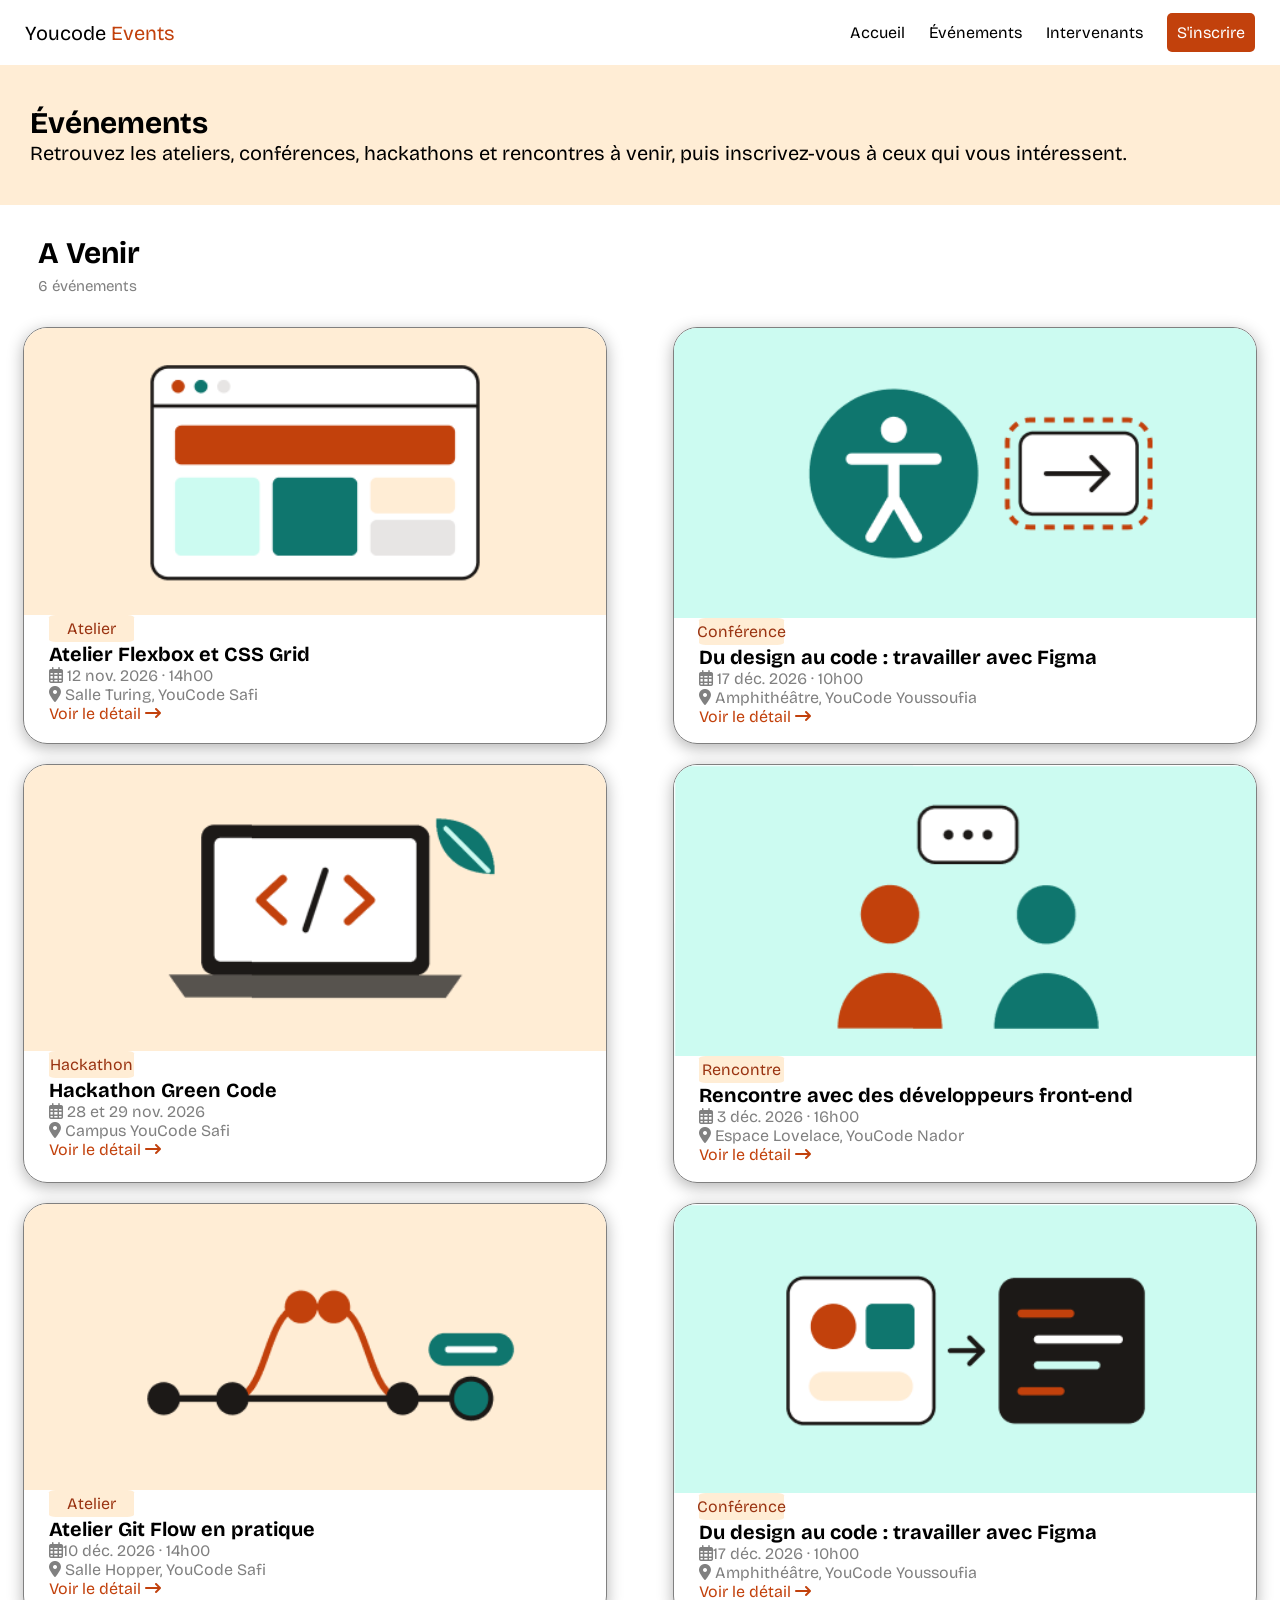
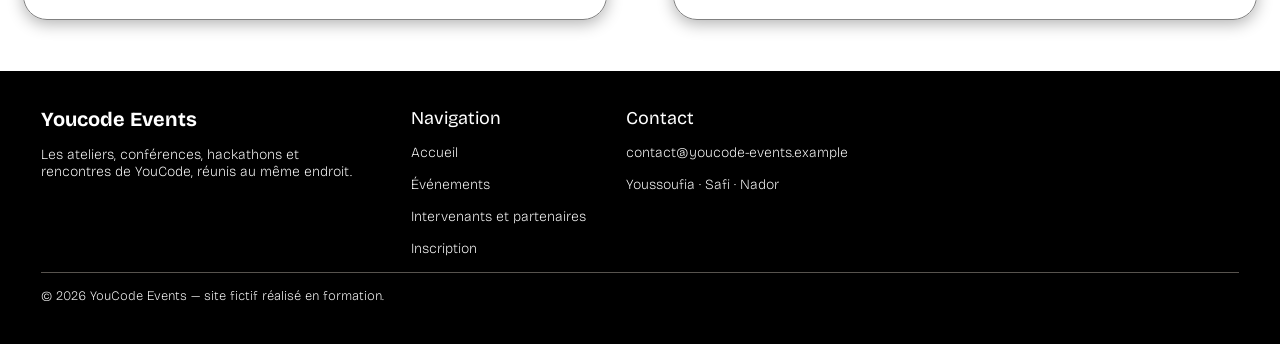
==== evenements.html @ 12d2e176 "fixed first merge" ====
<!doctype html>
<html lang="en">
  <head>
    <meta charset="UTF-8" />
    <meta name="viewport" content="width=device-width, initial-scale=1.0" />
    <title>Evenments</title>
    <link
      rel="stylesheet"
      href="https://cdnjs.cloudflare.com/ajax/libs/font-awesome/6.5.1/css/all.min.css"
    />

    <link rel="stylesheet" href="css/style.css" />
    <link rel="stylesheet" href="css/responsive.css">
    
  </head>
  <body>
    <header>
      <nav>
        <div class = "big-title">
          <p class="youcode">Youcode <span class="events">Events</span></p>
        </div>
        <button class = "menu"><i class="fa-solid fa-bars"></i></button>
        <ul class = "nav-links" id="nav-links">
            <li><a href="index.html">Accueil</a></li>
            <li><a href="evenements.html">Événements</a></li>
            <li><a href="">Intervenants</a></li>
            <li><a class="Sinscrire" href="">S'inscrire</a></li>
        </ul>
      </nav>
    </header>
    <main>
      <section class="Hero-section">
        <h3 class =" heading" >Événements</h3>
        <p class="hero-paragraph">
          Retrouvez les ateliers, conférences, hackathons et rencontres à venir,
          puis inscrivez-vous à ceux qui vous intéressent.
        </p>
      </section>
      <section class = "a-venir">
        <div class="avenir-title">
               <h3>A Venir</h3>
            <p class = "sous">6 événements</p>
        </div>
            
     
        <div class="event-1">
            
            <img src="assets/images/Capture_decran_2026-10-12_094001.png" alt="">
            <p class = "atelier">Atelier</p>
            <p class = "grid">Atelier Flexbox et CSS Grid</p>
            <p class = "date"> <i class="fa-regular fa-calendar-days"></i> 12 nov. 2026 · 14h00</p>
            <p class = "location"><i class="fa-solid fa-location-dot"></i> Salle Turing, YouCode Safi</p>
            <a href="">Voir le détail <i class="fa-solid fa-arrow-right-long"></i></a>
        </div>
        <div class="event-1">
            <img src="assets/images/Capture_decran_2026-10-12_094053.png" alt="">
             <p class = "atelier">Conférence</p>
            <p class = "grid">Du design au code : travailler avec Figma</p>
            <p class = "date"> <i class="fa-regular fa-calendar-days"></i> 17 déc. 2026 · 10h00</p>
            <p class = "location"><i class="fa-solid fa-location-dot"></i> Amphithéâtre, YouCode Youssoufia</p>
            <a href="">Voir le détail <i class="fa-solid fa-arrow-right-long"></i></a>
        </div>
        <div class="event-1">
            <img src="assets/images/Capture_decran_2026-10-12_094116.png" alt="">

             <p class = "atelier">Hackathon </p>
            <p class = "grid">Hackathon Green Code</p>
            <p class = "date"> <i class="fa-regular fa-calendar-days"></i> 28 et 29 nov. 2026</p>
            <p class = "location"><i class="fa-solid fa-location-dot"></i> Campus YouCode Safi</p>
            <a href="">Voir le détail <i class="fa-solid fa-arrow-right-long"></i></a>
        </div>
        <div class="event-1">
            <img src="assets/images/Capture_decran_2026-10-12_094126.png" alt="">

                         <p class = "atelier">Rencontre </p>
            <p class = "grid">Rencontre avec des développeurs front-end</p>
            <p class = "date"> <i class="fa-regular fa-calendar-days"></i> 3 déc. 2026 · 16h00</p>
            <p class = "location"><i class="fa-solid fa-location-dot"></i> Espace Lovelace, YouCode Nador</p>
            <a href="">Voir le détail <i class="fa-solid fa-arrow-right-long"></i></a>

        </div>
        <div class="event-1">
            <img src="assets/images/Capture_decran_2026-10-12_094143.png" alt="">

             <p class = "atelier">Atelier </p>
            <p class = "grid">Atelier Git Flow en pratique</p>
            <p class = "date"> <i class="fa-regular fa-calendar-days"></i>10 déc. 2026 · 14h00</p>
            <p class = "location"><i class="fa-solid fa-location-dot"></i> Salle Hopper, YouCode Safi</p>
            <a href="">Voir le détail <i class="fa-solid fa-arrow-right-long"></i></a>

        </div>
        <div class="event-1">
            <img src="assets/images/Capture_decran_2026-10-12_094153.png" alt="">
            <p class = "atelier">Conférence </p>
            <p class = "grid">Du design au code : travailler avec Figma</p>
            <p class = "date"> <i class="fa-regular fa-calendar-days"></i>17 déc. 2026 · 10h00</p>
            <p class = "location"><i class="fa-solid fa-location-dot"></i> Amphithéâtre, YouCode Youssoufia</p>
            <a href="">Voir le détail <i class="fa-solid fa-arrow-right-long"></i></a>

        </div>

      </section>
    </main>
    <footer>
        <div class="footer-p">
            <div class = "big">
            <h2>Youcode Events</h2>
            <p class ="dawn">Les ateliers, conférences, hackathons et rencontres de YouCode, réunis au même endroit.</p>  
            </div>
            <div class = "wd">
               <p class = "up">Navigation</p>
            <p class ="dawn">Accueil</p>
            <p class ="dawn">Événements</p>
            <p class ="dawn">Intervenants et partenaires</p>
            <p class ="dawn">Inscription</p>  
            </div>
            <div class = "wd-two">
                <p class = "up">Contact</p>
            <p class ="dawn">contact@youcode-events.example</p>
            <p class ="dawn">Youssoufia · Safi · Nador</p> 
            </div>
        </div>
        <p class = "reserved">© 2026 YouCode Events — site fictif réalisé en formation.</p>
    </footer>
    <script src="js/menu.js"></script>
  </body>
</html>
---- css/style.css ----
@import url('https://fonts.googleapis.com/css2?family=Bricolage+Grotesque:opsz,wght@12..96,200..800&family=Inter:ital,opsz,wght@0,14..32,100..900;1,14..32,100..900&display=swap');
*{
    margin:0;
    padding: 0;
    font-family: "Bricolage Grotesque",sans-serif;
}
.hero {
    background-color:#FFEDD5;
    padding: 40px 20px;
}
.saison{
    width:fit-content;
    font-size: 13px;
    color: #0F766E;
    border-radius:15px;
    padding: 5px 10px;
    background-color:#CCFBF1;
}
.evnt-txt > h1{
    font-size: 25px;
    color:#1C1917;
    margin: 15px 0px;
}
.txt{
    margin-bottom: 10px;
    font-size: 15px;
    color:#57534E;
}
.img-ag{
    margin-top: 30px;
    width: 230px;
    padding: 25px;
    border: 2px solid #FFFFFF;
    border-radius: 15px;
    background-color:#FFFFFF;
}
.voir ,.inscrire{
    width:290px;
    height: 39px;
    margin-top: 15px;
    border-radius: 5px;
    border-style: none;
    color: #FFFFFF;
}
.voir{
    background-color: #C2410C;
}
.inscrire{
    border:2px solid #C2410C;
    color:#C2410C;
    font-weight: bold;
}
.pr-events{
    padding: 40px 20px;
}
.pr > h2{
    font-size: 32px;
}
.event-page{
    margin: 15px 0px;
}
.event-page > a,
.event-page > i{
    text-decoration: none;
    color: #C2410C;
    font-size: 15px;
}
.event-page > a{
    margin-bottom:10px;
}
.event-page > i{
    margin-left: 3px;
}
.card-img{
    width: 290px;
    height:150px;
    border-radius:15px 15px 0px 0px;
}
.card{
    border: 2px solid #E7E5E4;
    height:350px;
    width: 290px;
    margin-bottom: 15px;
    border-radius: 15px;
    box-shadow: 0px 10px 16px 0px  rgb(28 25 23 / 10%);
}
.card-txt > h4{
    font-size: 15px;
    background-color:#FFEDD5;
    color:#9A3412;
    font-weight:500;
    border-radius: 5px;
    margin: 15px 0px;
    width: fit-content;
    padding: 0px 10px;
}
.card-txt{
    margin : 0px 15px;
}
.card-txt > h2{
    font-size: 18px;
}
.row{
    display: flex;
    gap:8px;
    font-size: 14px;
    color: #57534E;
    margin-top: 15px;
}
.row > p{
    font-size:13px;
}
.time-place{
    margin: 15px 0px;
}

.stats{
    background-color: #C2410C;
    color :#FFFFFF;
    padding: 20px 20px;
}
.two{
    display: flex;
    gap:20px;
}
.pb{
    margin-left: 41px;
}
.one > h2,.pb > h2{
    font-size: 35px;
}
.one > p,.pb > p{
    font-size: 14px;
}

.explorer{
    padding: 15px 15px;
}
.explorer > h2{
    font-size: 25px;
}
.categorie{
    width:240px;
    padding: 35px 15px;
    border: 1px solid #E7E5E4;
    border-radius: 15px;
    margin: 20px 0px;
}
.categorie > i{
    background-color: #FFEDD5;
    border-radius: 60%;
    height: 40px;
    width: 40px;
    display: flex;
    align-items: center;
    justify-content: center;
}
 .categorie > h2{
    margin-top: 10px;
    font-size: 20px;
 }
.categorie > p{
    font-size: 15px;
    color: #57534E;
    margin-top: 15px;
}



/* *, *::before, *::after {
    box-sizing: border-box;
} */
.big-title {
    margin-left: 10px;
}

header nav .events {
    color: #C2410C;
}
main .Hero-section {
    background-color: #FFEDD5;
    padding: 30px 20px;   
}
header {
    position: relative;
}
nav {
    display: flex;
    justify-content: space-between;
    flex-wrap: wrap;
    align-items: center;
    height: 65px;
}
nav .nav-links {
    display: none;
    /* width: 100%;                    
    list-style: none;               
    margin: 0;
    padding: 16px 0;  
    background-color: red;
    position: absolute;
      top: 100%;               
    left: 0;
    right: 0;
        margin: 0;
    padding: 8px 24px 16px; */
    
}
nav .nav-links.is-open {
    display: block;
}
     nav .nav-links a {
        text-decoration: none;
        color: black;
     }
nav .menu {
    background: none;          
    border: none;           
    padding: 8px;             
    font-size: 22px;           
    color: #1C1917;            
    cursor: pointer;          
    border-radius: 6px;
}
main .Hero-section {
    background-color: #FFEDD5;
}
main .heading {
    margin-left: 10px;
    font-size: 30px;
}
.hero-paragraph {
    margin-left: 10px;
}
.a-venir .event-1 {
     margin-inline: 10px;
    border: 1px solid gray;
    border-radius: 24px;
    overflow: hidden;
    box-shadow: 0px 4px 16px rgba(0, 0, 0, 0.3);
}
.avenir-title {
    margin-left: 21px;
    margin-top: 25px;
    margin-bottom: 8px;
}
.avenir-title h3 {
    font-size: 30px;
    margin: 0;            
}
.avenir-title .sous {
    font-size: 10px;
    color: gray;
    margin: 6px 0 0 0;  
    font-size: 13px;  
}


.a-venir .event-1 img { 
    display: block; 
    width: 100%;      
    height: auto; 
}
.a-venir .event-1 .atelier {
    color: #9A3412;
    background-color: #FFEDD5;
    margin-left: 25px;
    width: 85px;
    height: 27px;
    border-radius: 8%;
    justify-content: center;
    align-items: center;
    display: flex;
}

.a-venir {
    display: grid;
    grid-template-columns: 1fr;
    gap: 20px;
    margin-bottom: 4%;
}
.a-venir .event-1 .grid {
        margin-left: 25px;
    font-weight: bold;
    font-size: 20px;
}
.a-venir .event-1 .date {
        margin-left: 25px;
    color: gray;
}
.a-venir .event-1 .location {
        margin-left: 25px;
    color: gray;
}
.a-venir .event-1 a {
    margin-left: 25px;
    color: #C2410C;
    text-decoration: none;
        display: block;
    margin-bottom: 3%;
}
footer {
    background-color: black;
    padding:2%;
    color:#FFFFFF;
}
.footer-p .up {
    margin: 10px 15px;
    font-size: 13px;
}
footer .reserved {
    padding: 15px 0px;
    font-size: 13px;
    margin: 0px 15px;
    font-weight: lighter;
    border-top:1px solid #57534E;
}
.dawn {
    font-size: 13px;
    font-weight: lighter;
    margin: 15px 15px;
}
.big > h2{
    font-size: 20px;
    margin: 10px 15px;
}
---- css/responsive.css ----
@media (min-width: 768px) {
    .img-ag{
        padding: 80px 250px;
    }
    .voir{
        width:200px;
    }
    .inscrire{
        width:150px;
        margin-left: 10px;
    }
    .txt{
        width:550px;
    }
    .evnt-txt{
       margin-top: 25px;
    }
    .line{
        display: flex;
        justify-content: space-between;
        margin: 0px 10px;
    }
    .two-cards{
        display: flex;
        gap : 55px;
    }
    .stats{
        display: flex;
        justify-content: space-around;
    }
    .two{
        gap: 90px;
    }
    .ctg{
        display: flex;
        margin: 0px 10px;
    }
    .categorie{
        width: 300px;
    }
    .explorer{
        margin: 35px 0px;
    }
    .card-img{
        width: 330px;
        height:200px;
    }
    .card{
        height:400px;
        width: 330px;
        margin-top: 15px;
    }
    .ctg{
        gap:35px;
    }
  .a-venir {
        grid-template-columns: 1fr 1fr;
    }
    .avenir-title {
         grid-column: 1 / -1;
         margin-left: 3%;
         margin-top: 30px;
         margin-bottom: 12px;
    }
    .big-title {
    margin-left: 25px;
    font-size: 20px;
}
.hero-paragraph {
    font-size: 20px;
}

    nav .menu {
        display: none;
    }
    nav .nav-links {
        display: flex;
        list-style: none;
        margin-left: auto;
       gap: 24px;
       align-items: center;
       margin-right: 25px;
    }
        nav a {
        text-decoration: none;
        color: black;
     }
     nav .nav-links .Sinscrire {
        background-color: #C2410C;
        padding: 10px;
        border-radius: 5px;
        color: white;
     }
    nav a:hover {
        color: #C2410C;
        border-bottom: 1px solid #C2410C;
    }
    footer .footer-p {
        display: flex;
        gap:10px;
    }
    .big {
        width: 360px;
    }
    .wd-two{
        width: 410px;
    }
    .a-venir .sous {
        font-size: 15px;  
    }
    .footer-p .up {
    font-size: 18px;
}
.dawn {
    font-size: 14px;
}
    .a-venir .event-1 {
            margin-inline: 23px;
    }
    main .Hero-section {
    padding: 40px 20px;   
}
}

@media (min-width: 1440px) {
    .hero {
        display: flex;
        justify-content: space-around;
    }
    .evnt-txt {
        margin-top: 50px;
    }
    .voir{
        width:200px;
    }
    .inscrire{
        width:150px;
        margin-left: 10px;
    }
    .img-ag{
        padding: 50px;
        margin-left: 20px;
    }
    .cards{
        display: flex;
        gap : 55px;
    }
    .two{
        gap: 150px;
    }
    .ctg{
        display: flex;
        gap:5px;
    }
    .one-line{
        display:flex;
    }
    .categorie{
        width:240px;
        margin: 20px 10px;
    }
    .pr-events{
        margin: 0px 110px;
    }
    .one{
        margin: 0px 0px;
    }
    .explorer{
        margin: 0px 110px;
    }
    .two{
        margin-right: 130px;
    }
    .card-img{
        width: 370px;
        border-radius:15px 15px 0px 0px;
    }
    .card{
        width: 370px;
        margin-top: 15px;
    }
    .a-venir {
        grid-template-columns: 1fr 1fr 1fr;
        margin-left: 3%;
        margin-right: 3%;
    }
        .avenir-title {
        margin-left: 5%;
        margin-top: 35px;
         margin-bottom: 14px;
    }
    .big-title {
      margin-left: 60px;
      font-size: 30px;
   }
   .footer-p .up {
    font-size: 20px;
  }
  .big > p{
        width:450px;
    }
    .big{
        width: 950px;
    }
  .dawn {
    font-size: 16px;
  }
    main .Hero-section {
    padding: 40px 20px;   
  }
  main .heading {
    margin-left: 50px;
  }
  .hero-paragraph {
    margin-left: 50px;
  }
  .heading {
      font-size: 23px;
    }
     .a-venir .event-1 {
            margin-inline: 30px;
    }
    .a-venir .sous {
        grid-column: 1 / -1;
        font-size: 16px;  
    }
      nav .menu {
        display: none;
    }
        footer .footer-p {
        display: flex;
        justify-content: space-between;

    }
}
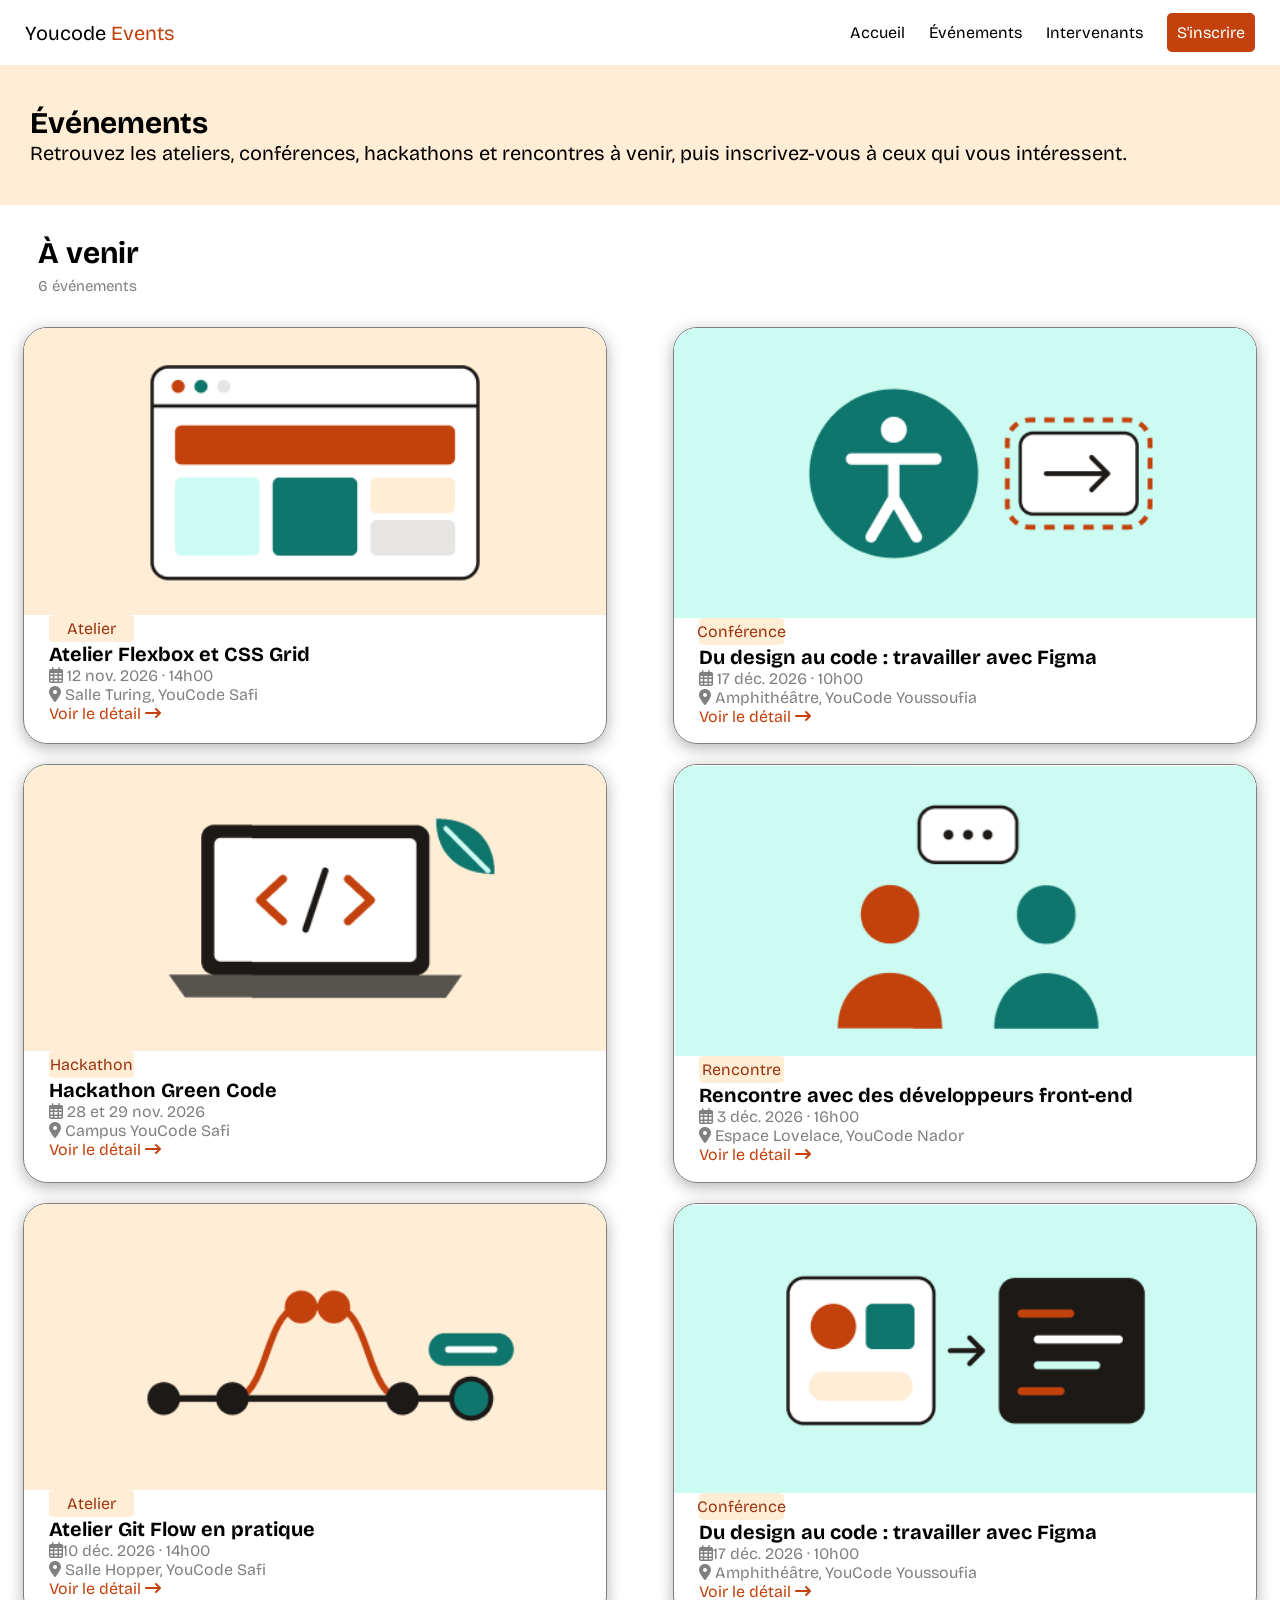
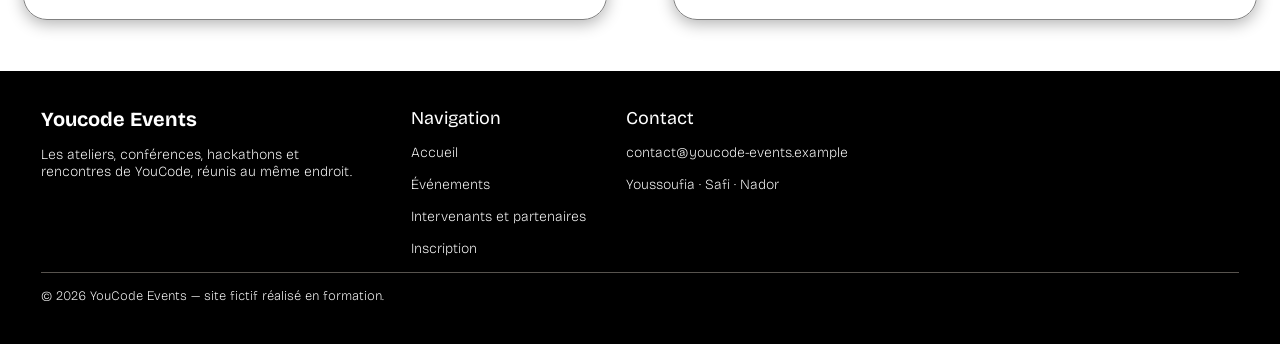
==== commit a5abd195: "Merge branch 'develop' into feat/events-page" ====
--- a/evenements.html
+++ b/evenements.html
@@ -38,7 +38,7 @@
       </section>
       <section class = "a-venir">
         <div class="avenir-title">
-               <h3>A Venir</h3>
+               <h3>À venir</h3>
             <p class = "sous">6 événements</p>
         </div>
             
--- a/css/style.css
+++ b/css/style.css
@@ -1,8 +1,12 @@
+
 @import url('https://fonts.googleapis.com/css2?family=Bricolage+Grotesque:opsz,wght@12..96,200..800&family=Inter:ital,opsz,wght@0,14..32,100..900;1,14..32,100..900&display=swap');
 *{
     margin:0;
     padding: 0;
     font-family: "Bricolage Grotesque",sans-serif;
+}
+*, *::before, *::after {
+    box-sizing: border-box;
 }
 .hero {
     background-color:#FFEDD5;
@@ -166,10 +170,6 @@
 }
 
 
-
-/* *, *::before, *::after {
-    box-sizing: border-box;
-} */
 .big-title {
     margin-left: 10px;
 }
@@ -324,4 +324,51 @@
     font-size: 20px;
     margin: 10px 15px;
 }
-
+.Hero-section-two{
+    background-color: #FFEDD5;
+    padding: 30px 15px;
+}
+.Hero-section-two > h1{
+    font-size: 32px;
+    width:300px;
+    margin-bottom: 15px;
+}
+.Hero-section-two > p{
+    font-size: 15px;
+    color: #57534E;
+    width: 300px;
+}
+.intervenants{
+    padding: 30px 15px;
+}
+.intervenants > h2{
+    font-size: 32px;
+    margin-bottom: 40px;
+}
+.prfl{
+    width: 95px;
+    height: 90px;
+}
+.profiles{
+    border: 1px solid #E7E5E4;
+    border-radius:15px;
+    padding: 30px 20px;
+    margin: 20px 0px;
+    width: 250px;
+
+}
+.one-profile > h3{
+    font-size: 20px;
+    margin: 3px 0px;
+
+}
+.one-profile > h4{
+    font-size: 15px;
+    color: #C2410C;
+    margin-bottom: 20px;
+}
+.one-profile > p{
+    font-size: 12px;
+    color: #57534E;
+    width: 250px;
+}
--- a/css/responsive.css
+++ b/css/responsive.css
@@ -1,235 +1,239 @@
-@media (min-width: 768px) {
-    .img-ag{
-        padding: 80px 250px;
-    }
-    .voir{
-        width:200px;
-    }
-    .inscrire{
-        width:150px;
-        margin-left: 10px;
-    }
-    .txt{
-        width:550px;
-    }
-    .evnt-txt{
-       margin-top: 25px;
-    }
-    .line{
-        display: flex;
-        justify-content: space-between;
-        margin: 0px 10px;
-    }
-    .two-cards{
-        display: flex;
-        gap : 55px;
-    }
-    .stats{
-        display: flex;
-        justify-content: space-around;
-    }
-    .two{
-        gap: 90px;
-    }
-    .ctg{
-        display: flex;
-        margin: 0px 10px;
-    }
-    .categorie{
-        width: 300px;
-    }
-    .explorer{
-        margin: 35px 0px;
-    }
-    .card-img{
-        width: 330px;
-        height:200px;
-    }
-    .card{
-        height:400px;
-        width: 330px;
-        margin-top: 15px;
-    }
-    .ctg{
-        gap:35px;
-    }
-  .a-venir {
-        grid-template-columns: 1fr 1fr;
-    }
-    .avenir-title {
-         grid-column: 1 / -1;
-         margin-left: 3%;
-         margin-top: 30px;
-         margin-bottom: 12px;
-    }
-    .big-title {
-    margin-left: 25px;
-    font-size: 20px;
-}
-.hero-paragraph {
-    font-size: 20px;
-}
-
-    nav .menu {
-        display: none;
-    }
-    nav .nav-links {
-        display: flex;
-        list-style: none;
-        margin-left: auto;
-       gap: 24px;
-       align-items: center;
-       margin-right: 25px;
-    }
-        nav a {
-        text-decoration: none;
-        color: black;
-     }
-     nav .nav-links .Sinscrire {
-        background-color: #C2410C;
-        padding: 10px;
-        border-radius: 5px;
-        color: white;
-     }
-    nav a:hover {
-        color: #C2410C;
-        border-bottom: 1px solid #C2410C;
-    }
-    footer .footer-p {
-        display: flex;
-        gap:10px;
-    }
-    .big {
-        width: 360px;
-    }
-    .wd-two{
-        width: 410px;
-    }
-    .a-venir .sous {
-        font-size: 15px;  
-    }
-    .footer-p .up {
-    font-size: 18px;
-}
-.dawn {
-    font-size: 14px;
-}
-    .a-venir .event-1 {
-            margin-inline: 23px;
-    }
-    main .Hero-section {
-    padding: 40px 20px;   
-}
-}
-
-@media (min-width: 1440px) {
-    .hero {
-        display: flex;
-        justify-content: space-around;
-    }
-    .evnt-txt {
-        margin-top: 50px;
-    }
-    .voir{
-        width:200px;
-    }
-    .inscrire{
-        width:150px;
-        margin-left: 10px;
-    }
-    .img-ag{
-        padding: 50px;
-        margin-left: 20px;
-    }
-    .cards{
-        display: flex;
-        gap : 55px;
-    }
-    .two{
-        gap: 150px;
-    }
-    .ctg{
-        display: flex;
-        gap:5px;
-    }
-    .one-line{
-        display:flex;
-    }
-    .categorie{
-        width:240px;
-        margin: 20px 10px;
-    }
-    .pr-events{
-        margin: 0px 110px;
-    }
-    .one{
-        margin: 0px 0px;
-    }
-    .explorer{
-        margin: 0px 110px;
-    }
-    .two{
-        margin-right: 130px;
-    }
-    .card-img{
-        width: 370px;
-        border-radius:15px 15px 0px 0px;
-    }
-    .card{
-        width: 370px;
-        margin-top: 15px;
-    }
-    .a-venir {
-        grid-template-columns: 1fr 1fr 1fr;
-        margin-left: 3%;
-        margin-right: 3%;
-    }
-        .avenir-title {
-        margin-left: 5%;
-        margin-top: 35px;
-         margin-bottom: 14px;
-    }
-    .big-title {
-      margin-left: 60px;
-      font-size: 30px;
-   }
-   .footer-p .up {
-    font-size: 20px;
-  }
-  .big > p{
-        width:450px;
-    }
-    .big{
-        width: 950px;
-    }
-  .dawn {
-    font-size: 16px;
-  }
-    main .Hero-section {
-    padding: 40px 20px;   
-  }
-  main .heading {
-    margin-left: 50px;
-  }
-  .hero-paragraph {
-    margin-left: 50px;
-  }
-  .heading {
-      font-size: 23px;
-    }
-     .a-venir .event-1 {
-            margin-inline: 30px;
-    }
-    .a-venir .sous {
-        grid-column: 1 / -1;
-        font-size: 16px;  
-    }
-      nav .menu {
-        display: none;
-    }
-        footer .footer-p {
-        display: flex;
-        justify-content: space-between;
-
-    }
+
+@media (min-width: 768px) {
+    .img-ag{
+        padding: 80px 250px;
+    }
+    .voir{
+        width:200px;
+    }
+    .inscrire{
+        width:150px;
+        margin-left: 10px;
+    }
+    .txt{
+        width:550px;
+    }
+    .evnt-txt{
+       margin-top: 25px;
+    }
+    .line{
+        display: flex;
+        justify-content: space-between;
+        margin: 0px 10px;
+    }
+    .two-cards{
+        display: flex;
+        gap : 55px;
+    }
+    .stats{
+        display: flex;
+        justify-content: space-around;
+    }
+    .two{
+        gap: 90px;
+    }
+    .ctg{
+        display: flex;
+        margin: 0px 10px;
+    }
+    .categorie{
+        width: 300px;
+    }
+    .explorer{
+        margin: 35px 0px;
+    }
+    .card-img{
+        width: 330px;
+        height:200px;
+    }
+    .card{
+        height:400px;
+        width: 330px;
+        margin-top: 15px;
+    }
+    .ctg{
+        gap:35px;
+    }
+    .intervenants{
+        display: grid;
+    }
+  .a-venir {
+        grid-template-columns: 1fr 1fr;
+    }
+    .avenir-title {
+         grid-column: 1 / -1;
+         margin-left: 3%;
+         margin-top: 30px;
+         margin-bottom: 12px;
+    }
+    .big-title {
+    margin-left: 25px;
+    font-size: 20px;
+}
+.hero-paragraph {
+    font-size: 20px;
+}
+
+    nav .menu {
+        display: none;
+    }
+    nav .nav-links {
+        display: flex;
+        list-style: none;
+        margin-left: auto;
+       gap: 24px;
+       align-items: center;
+       margin-right: 25px;
+    }
+        nav a {
+        text-decoration: none;
+        color: black;
+     }
+     nav .nav-links .Sinscrire {
+        background-color: #C2410C;
+        padding: 10px;
+        border-radius: 5px;
+        color: white;
+     }
+    nav a:hover {
+        color: #C2410C;
+        border-bottom: 1px solid #C2410C;
+    }
+    footer .footer-p {
+        display: flex;
+        gap:10px;
+    }
+    .big {
+        width: 360px;
+    }
+    .wd-two{
+        width: 410px;
+    }
+    .a-venir .sous {
+        font-size: 15px;  
+    }
+    .footer-p .up {
+    font-size: 18px;
+}
+.dawn {
+    font-size: 14px;
+}
+    .a-venir .event-1 {
+            margin-inline: 23px;
+    }
+    main .Hero-section {
+    padding: 40px 20px;   
+}
+}
+
+@media (min-width: 1440px) {
+    .hero {
+        display: flex;
+        justify-content: space-around;
+    }
+    .evnt-txt {
+        margin-top: 50px;
+    }
+    .voir{
+        width:200px;
+    }
+    .inscrire{
+        width:150px;
+        margin-left: 10px;
+    }
+    .img-ag{
+        padding: 50px;
+        margin-left: 20px;
+    }
+    .cards{
+        display: flex;
+        gap : 55px;
+    }
+    .two{
+        gap: 150px;
+    }
+    .ctg{
+        display: flex;
+        gap:5px;
+    }
+    .one-line{
+        display:flex;
+    }
+    .categorie{
+        width:240px;
+        margin: 20px 10px;
+    }
+    .pr-events{
+        margin: 0px 110px;
+    }
+    .one{
+        margin: 0px 0px;
+    }
+    .explorer{
+        margin: 0px 110px;
+    }
+    .two{
+        margin-right: 130px;
+    }
+    .card-img{
+        width: 370px;
+        border-radius:15px 15px 0px 0px;
+    }
+    .card{
+        width: 370px;
+        margin-top: 15px;
+    }
+    .a-venir {
+        grid-template-columns: 1fr 1fr 1fr;
+        margin-left: 3%;
+        margin-right: 3%;
+    }
+        .avenir-title {
+        margin-left: 5%;
+        margin-top: 35px;
+         margin-bottom: 14px;
+    }
+    .big-title {
+      margin-left: 60px;
+      font-size: 30px;
+   }
+   .footer-p .up {
+    font-size: 20px;
+  }
+  .big > p{
+        width:450px;
+    }
+    .big{
+        width: 950px;
+    }
+  .dawn {
+    font-size: 16px;
+  }
+    main .Hero-section {
+    padding: 40px 20px;   
+  }
+  main .heading {
+    margin-left: 50px;
+  }
+  .hero-paragraph {
+    margin-left: 50px;
+  }
+  .heading {
+      font-size: 23px;
+    }
+     .a-venir .event-1 {
+            margin-inline: 30px;
+    }
+    .a-venir .sous {
+        grid-column: 1 / -1;
+        font-size: 16px;  
+    }
+      nav .menu {
+        display: none;
+    }
+        footer .footer-p {
+        display: flex;
+        justify-content: space-between;
+
+    }
 }
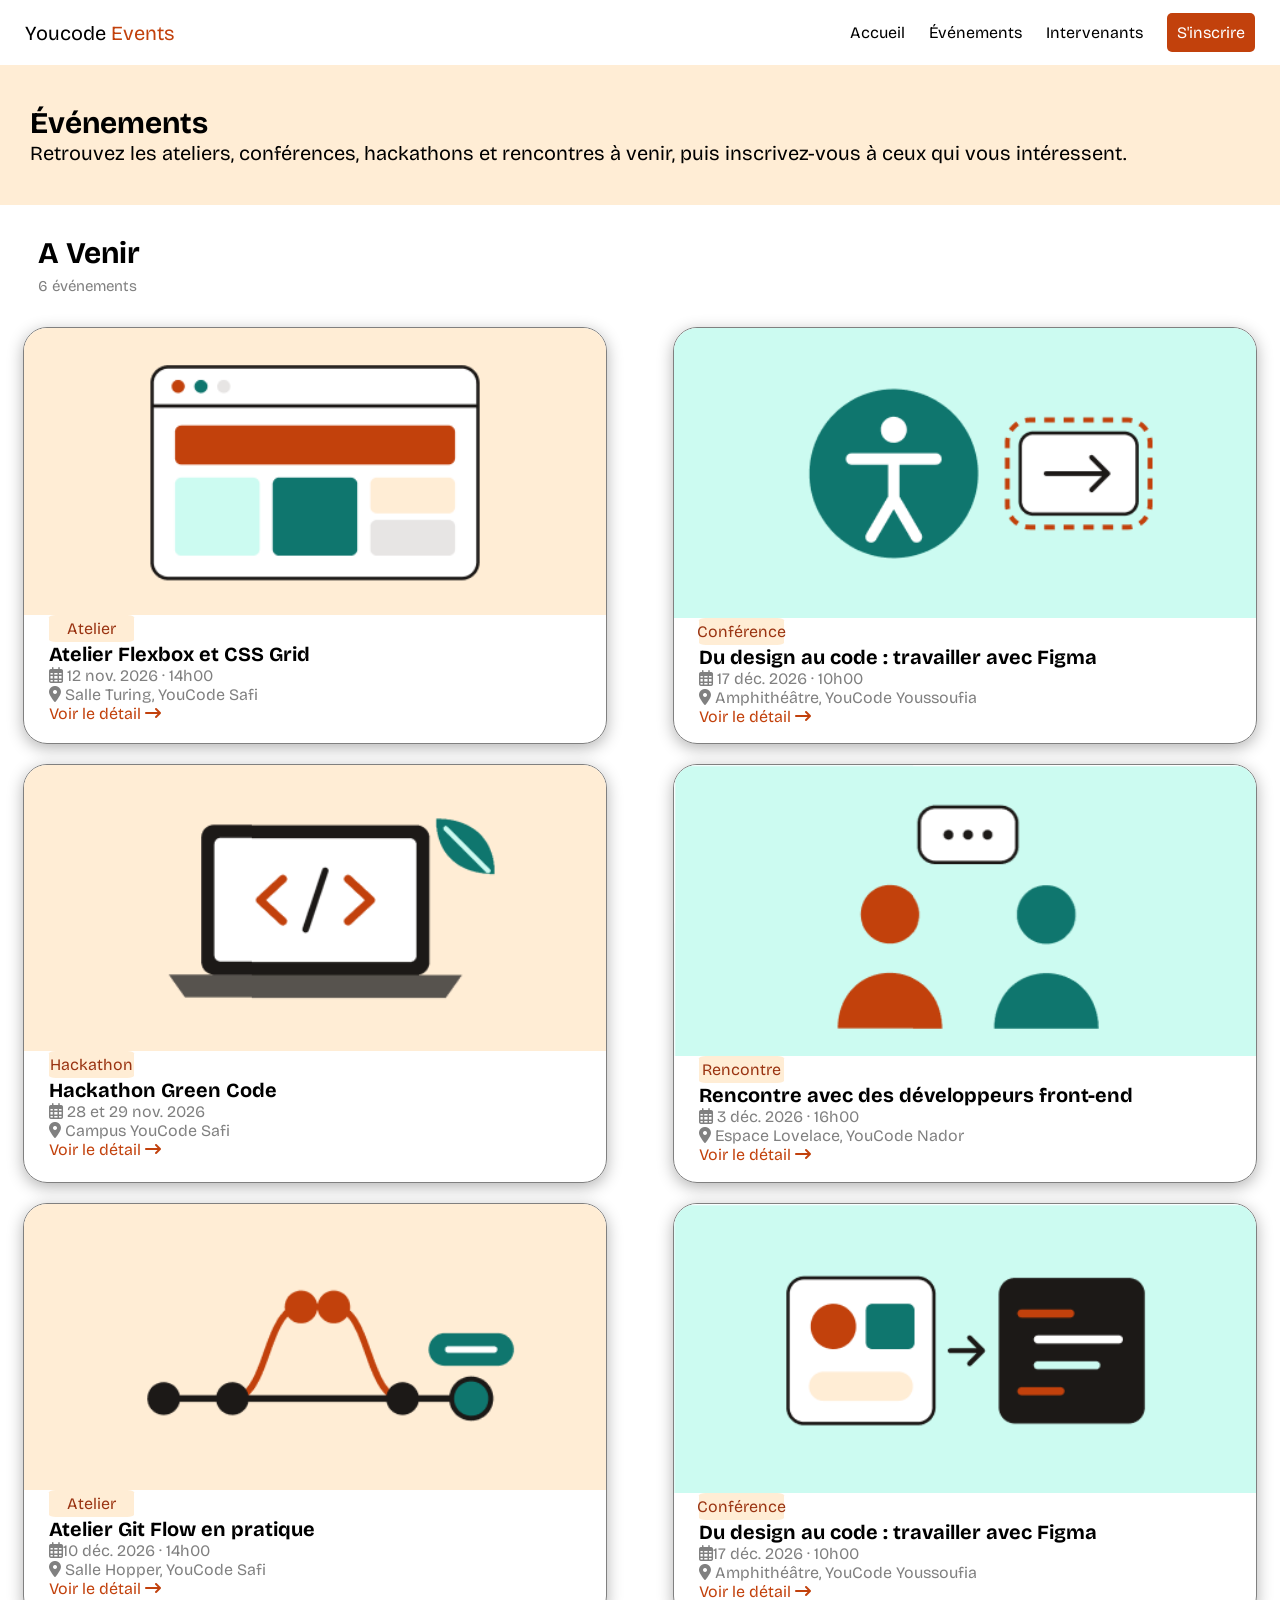
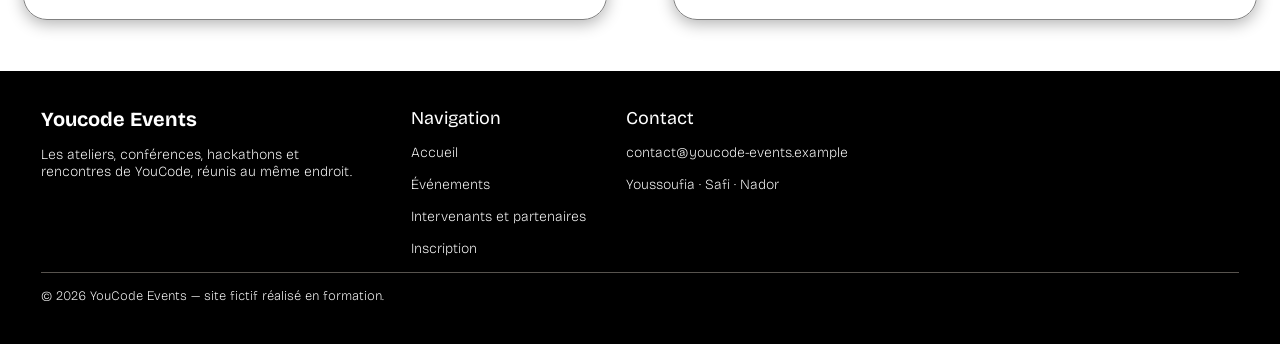
==== commit 213b39e4: "intervenants page done" ====
--- a/evenements.html
+++ b/evenements.html
@@ -23,7 +23,7 @@
         <ul class = "nav-links" id="nav-links">
             <li><a href="index.html">Accueil</a></li>
             <li><a href="evenements.html">Événements</a></li>
-            <li><a href="">Intervenants</a></li>
+            <li><a href="intervenants.html">Intervenants</a></li>
             <li><a class="Sinscrire" href="">S'inscrire</a></li>
         </ul>
       </nav>
@@ -38,7 +38,7 @@
       </section>
       <section class = "a-venir">
         <div class="avenir-title">
-               <h3>À venir</h3>
+               <h3>A Venir</h3>
             <p class = "sous">6 événements</p>
         </div>
             
--- a/css/style.css
+++ b/css/style.css
@@ -1,374 +1,413 @@
-
-@import url('https://fonts.googleapis.com/css2?family=Bricolage+Grotesque:opsz,wght@12..96,200..800&family=Inter:ital,opsz,wght@0,14..32,100..900;1,14..32,100..900&display=swap');
-*{
-    margin:0;
-    padding: 0;
-    font-family: "Bricolage Grotesque",sans-serif;
-}
-*, *::before, *::after {
-    box-sizing: border-box;
-}
-.hero {
-    background-color:#FFEDD5;
-    padding: 40px 20px;
-}
-.saison{
-    width:fit-content;
-    font-size: 13px;
-    color: #0F766E;
-    border-radius:15px;
-    padding: 5px 10px;
-    background-color:#CCFBF1;
-}
-.evnt-txt > h1{
-    font-size: 25px;
-    color:#1C1917;
-    margin: 15px 0px;
-}
-.txt{
-    margin-bottom: 10px;
-    font-size: 15px;
-    color:#57534E;
-}
-.img-ag{
-    margin-top: 30px;
-    width: 230px;
-    padding: 25px;
-    border: 2px solid #FFFFFF;
-    border-radius: 15px;
-    background-color:#FFFFFF;
-}
-.voir ,.inscrire{
-    width:290px;
-    height: 39px;
-    margin-top: 15px;
-    border-radius: 5px;
-    border-style: none;
-    color: #FFFFFF;
-}
-.voir{
-    background-color: #C2410C;
-}
-.inscrire{
-    border:2px solid #C2410C;
-    color:#C2410C;
-    font-weight: bold;
-}
-.pr-events{
-    padding: 40px 20px;
-}
-.pr > h2{
-    font-size: 32px;
-}
-.event-page{
-    margin: 15px 0px;
-}
-.event-page > a,
-.event-page > i{
-    text-decoration: none;
-    color: #C2410C;
-    font-size: 15px;
-}
-.event-page > a{
-    margin-bottom:10px;
-}
-.event-page > i{
-    margin-left: 3px;
-}
-.card-img{
-    width: 290px;
-    height:150px;
-    border-radius:15px 15px 0px 0px;
-}
-.card{
-    border: 2px solid #E7E5E4;
-    height:350px;
-    width: 290px;
-    margin-bottom: 15px;
-    border-radius: 15px;
-    box-shadow: 0px 10px 16px 0px  rgb(28 25 23 / 10%);
-}
-.card-txt > h4{
-    font-size: 15px;
-    background-color:#FFEDD5;
-    color:#9A3412;
-    font-weight:500;
-    border-radius: 5px;
-    margin: 15px 0px;
-    width: fit-content;
-    padding: 0px 10px;
-}
-.card-txt{
-    margin : 0px 15px;
-}
-.card-txt > h2{
-    font-size: 18px;
-}
-.row{
-    display: flex;
-    gap:8px;
-    font-size: 14px;
-    color: #57534E;
-    margin-top: 15px;
-}
-.row > p{
-    font-size:13px;
-}
-.time-place{
-    margin: 15px 0px;
-}
-
-.stats{
-    background-color: #C2410C;
-    color :#FFFFFF;
-    padding: 20px 20px;
-}
-.two{
-    display: flex;
-    gap:20px;
-}
-.pb{
-    margin-left: 41px;
-}
-.one > h2,.pb > h2{
-    font-size: 35px;
-}
-.one > p,.pb > p{
-    font-size: 14px;
-}
-
-.explorer{
-    padding: 15px 15px;
-}
-.explorer > h2{
-    font-size: 25px;
-}
-.categorie{
-    width:240px;
-    padding: 35px 15px;
-    border: 1px solid #E7E5E4;
-    border-radius: 15px;
-    margin: 20px 0px;
-}
-.categorie > i{
-    background-color: #FFEDD5;
-    border-radius: 60%;
-    height: 40px;
-    width: 40px;
-    display: flex;
-    align-items: center;
-    justify-content: center;
-}
- .categorie > h2{
-    margin-top: 10px;
-    font-size: 20px;
- }
-.categorie > p{
-    font-size: 15px;
-    color: #57534E;
-    margin-top: 15px;
-}
-
-
-.big-title {
-    margin-left: 10px;
-}
-
-header nav .events {
-    color: #C2410C;
-}
-main .Hero-section {
-    background-color: #FFEDD5;
-    padding: 30px 20px;   
-}
-header {
-    position: relative;
-}
-nav {
-    display: flex;
-    justify-content: space-between;
-    flex-wrap: wrap;
-    align-items: center;
-    height: 65px;
-}
-nav .nav-links {
-    display: none;
-    /* width: 100%;                    
-    list-style: none;               
-    margin: 0;
-    padding: 16px 0;  
-    background-color: red;
-    position: absolute;
-      top: 100%;               
-    left: 0;
-    right: 0;
-        margin: 0;
-    padding: 8px 24px 16px; */
-    
-}
-nav .nav-links.is-open {
-    display: block;
-}
-     nav .nav-links a {
-        text-decoration: none;
-        color: black;
-     }
-nav .menu {
-    background: none;          
-    border: none;           
-    padding: 8px;             
-    font-size: 22px;           
-    color: #1C1917;            
-    cursor: pointer;          
-    border-radius: 6px;
-}
-main .Hero-section {
-    background-color: #FFEDD5;
-}
-main .heading {
-    margin-left: 10px;
-    font-size: 30px;
-}
-.hero-paragraph {
-    margin-left: 10px;
-}
-.a-venir .event-1 {
-     margin-inline: 10px;
-    border: 1px solid gray;
-    border-radius: 24px;
-    overflow: hidden;
-    box-shadow: 0px 4px 16px rgba(0, 0, 0, 0.3);
-}
-.avenir-title {
-    margin-left: 21px;
-    margin-top: 25px;
-    margin-bottom: 8px;
-}
-.avenir-title h3 {
-    font-size: 30px;
-    margin: 0;            
-}
-.avenir-title .sous {
-    font-size: 10px;
-    color: gray;
-    margin: 6px 0 0 0;  
-    font-size: 13px;  
-}
-
-
-.a-venir .event-1 img { 
-    display: block; 
-    width: 100%;      
-    height: auto; 
-}
-.a-venir .event-1 .atelier {
-    color: #9A3412;
-    background-color: #FFEDD5;
-    margin-left: 25px;
-    width: 85px;
-    height: 27px;
-    border-radius: 8%;
-    justify-content: center;
-    align-items: center;
-    display: flex;
-}
-
-.a-venir {
-    display: grid;
-    grid-template-columns: 1fr;
-    gap: 20px;
-    margin-bottom: 4%;
-}
-.a-venir .event-1 .grid {
-        margin-left: 25px;
-    font-weight: bold;
-    font-size: 20px;
-}
-.a-venir .event-1 .date {
-        margin-left: 25px;
-    color: gray;
-}
-.a-venir .event-1 .location {
-        margin-left: 25px;
-    color: gray;
-}
-.a-venir .event-1 a {
-    margin-left: 25px;
-    color: #C2410C;
-    text-decoration: none;
-        display: block;
-    margin-bottom: 3%;
-}
-footer {
-    background-color: black;
-    padding:2%;
-    color:#FFFFFF;
-}
-.footer-p .up {
-    margin: 10px 15px;
-    font-size: 13px;
-}
-footer .reserved {
-    padding: 15px 0px;
-    font-size: 13px;
-    margin: 0px 15px;
-    font-weight: lighter;
-    border-top:1px solid #57534E;
-}
-.dawn {
-    font-size: 13px;
-    font-weight: lighter;
-    margin: 15px 15px;
-}
-.big > h2{
-    font-size: 20px;
-    margin: 10px 15px;
-}
-.Hero-section-two{
-    background-color: #FFEDD5;
-    padding: 30px 15px;
-}
-.Hero-section-two > h1{
-    font-size: 32px;
-    width:300px;
-    margin-bottom: 15px;
-}
-.Hero-section-two > p{
-    font-size: 15px;
-    color: #57534E;
-    width: 300px;
-}
-.intervenants{
-    padding: 30px 15px;
-}
-.intervenants > h2{
-    font-size: 32px;
-    margin-bottom: 40px;
-}
-.prfl{
-    width: 95px;
-    height: 90px;
-}
-.profiles{
-    border: 1px solid #E7E5E4;
-    border-radius:15px;
-    padding: 30px 20px;
-    margin: 20px 0px;
-    width: 250px;
-
-}
-.one-profile > h3{
-    font-size: 20px;
-    margin: 3px 0px;
-
-}
-.one-profile > h4{
-    font-size: 15px;
-    color: #C2410C;
-    margin-bottom: 20px;
-}
-.one-profile > p{
-    font-size: 12px;
-    color: #57534E;
-    width: 250px;
-}
+@import url('https://fonts.googleapis.com/css2?family=Bricolage+Grotesque:opsz,wght@12..96,200..800&family=Inter:ital,opsz,wght@0,14..32,100..900;1,14..32,100..900&display=swap');
+*{
+    margin:0;
+    padding: 0;
+    font-family: "Bricolage Grotesque",sans-serif;
+}
+.hero {
+    background-color:#FFEDD5;
+    padding: 40px 20px;
+}
+.saison{
+    width:fit-content;
+    font-size: 13px;
+    color: #0F766E;
+    border-radius:15px;
+    padding: 5px 10px;
+    background-color:#CCFBF1;
+}
+.evnt-txt > h1{
+    font-size: 25px;
+    color:#1C1917;
+    margin: 15px 0px;
+}
+.txt{
+    margin-bottom: 10px;
+    font-size: 15px;
+    color:#57534E;
+}
+.img-ag{
+    margin-top: 30px;
+    width: 230px;
+    padding: 25px;
+    border: 2px solid #FFFFFF;
+    border-radius: 15px;
+    background-color:#FFFFFF;
+}
+.voir ,.inscrire{
+    width:290px;
+    height: 39px;
+    margin-top: 15px;
+    border-radius: 5px;
+    border-style: none;
+    color: #FFFFFF;
+}
+.voir{
+    background-color: #C2410C;
+}
+.inscrire{
+    border:2px solid #C2410C;
+    color:#C2410C;
+    font-weight: bold;
+}
+.pr-events{
+    padding: 40px 20px;
+}
+.pr > h2{
+    font-size: 32px;
+}
+.event-page{
+    margin: 15px 0px;
+}
+.event-page > a,
+.event-page > i{
+    text-decoration: none;
+    color: #C2410C;
+    font-size: 15px;
+}
+.event-page > a{
+    margin-bottom:10px;
+}
+.event-page > i{
+    margin-left: 3px;
+}
+.card-img{
+    width: 290px;
+    height:150px;
+    border-radius:15px 15px 0px 0px;
+}
+.card{
+    border: 2px solid #E7E5E4;
+    height:350px;
+    width: 290px;
+    margin-bottom: 15px;
+    border-radius: 15px;
+    box-shadow: 0px 10px 16px 0px  rgb(28 25 23 / 10%);
+}
+.card-txt > h4{
+    font-size: 15px;
+    background-color:#FFEDD5;
+    color:#9A3412;
+    font-weight:500;
+    border-radius: 5px;
+    margin: 15px 0px;
+    width: fit-content;
+    padding: 0px 10px;
+}
+.card-txt{
+    margin : 0px 15px;
+}
+.card-txt > h2{
+    font-size: 18px;
+}
+.row{
+    display: flex;
+    gap:8px;
+    font-size: 14px;
+    color: #57534E;
+    margin-top: 15px;
+}
+.row > p{
+    font-size:13px;
+}
+.time-place{
+    margin: 15px 0px;
+}
+
+.stats{
+    background-color: #C2410C;
+    color :#FFFFFF;
+    padding: 20px 20px;
+}
+.two{
+    display: flex;
+    gap:20px;
+}
+.pb{
+    margin-left: 41px;
+}
+.one > h2,.pb > h2{
+    font-size: 35px;
+}
+.one > p,.pb > p{
+    font-size: 14px;
+}
+
+.explorer{
+    padding: 15px 15px;
+}
+.explorer > h2{
+    font-size: 25px;
+}
+.categorie{
+    width:240px;
+    padding: 35px 15px;
+    border: 1px solid #E7E5E4;
+    border-radius: 15px;
+    margin: 20px 0px;
+}
+.categorie > i{
+    background-color: #FFEDD5;
+    border-radius: 60%;
+    height: 40px;
+    width: 40px;
+    display: flex;
+    align-items: center;
+    justify-content: center;
+}
+ .categorie > h2{
+    margin-top: 10px;
+    font-size: 20px;
+ }
+.categorie > p{
+    font-size: 15px;
+    color: #57534E;
+    margin-top: 15px;
+}
+
+
+
+/* *, *::before, *::after {
+    box-sizing: border-box;
+} */
+.big-title {
+    margin-left: 10px;
+}
+
+header nav .events {
+    color: #C2410C;
+}
+main .Hero-section {
+    background-color: #FFEDD5;
+    padding: 30px 20px;   
+}
+header {
+    position: relative;
+}
+nav {
+    display: flex;
+    justify-content: space-between;
+    flex-wrap: wrap;
+    align-items: center;
+    height: 65px;
+}
+nav .nav-links {
+    display: none;
+    /* width: 100%;                    
+    list-style: none;               
+    margin: 0;
+    padding: 16px 0;  
+    background-color: red;
+    position: absolute;
+      top: 100%;               
+    left: 0;
+    right: 0;
+        margin: 0;
+    padding: 8px 24px 16px; */
+    
+}
+nav .nav-links.is-open {
+    display: block;
+}
+     nav .nav-links a {
+        text-decoration: none;
+        color: black;
+     }
+nav .menu {
+    background: none;          
+    border: none;           
+    padding: 8px;             
+    font-size: 22px;           
+    color: #1C1917;            
+    cursor: pointer;          
+    border-radius: 6px;
+}
+main .Hero-section {
+    background-color: #FFEDD5;
+}
+main .heading {
+    margin-left: 10px;
+    font-size: 30px;
+}
+.hero-paragraph {
+    margin-left: 10px;
+}
+.a-venir .event-1 {
+     margin-inline: 10px;
+    border: 1px solid gray;
+    border-radius: 24px;
+    overflow: hidden;
+    box-shadow: 0px 4px 16px rgba(0, 0, 0, 0.3);
+}
+.avenir-title {
+    margin-left: 21px;
+    margin-top: 25px;
+    margin-bottom: 8px;
+}
+.avenir-title h3 {
+    font-size: 30px;
+    margin: 0;            
+}
+.avenir-title .sous {
+    font-size: 10px;
+    color: gray;
+    margin: 6px 0 0 0;  
+    font-size: 13px;  
+}
+
+
+.a-venir .event-1 img { 
+    display: block; 
+    width: 100%;      
+    height: auto; 
+}
+.a-venir .event-1 .atelier {
+    color: #9A3412;
+    background-color: #FFEDD5;
+    margin-left: 25px;
+    width: 85px;
+    height: 27px;
+    border-radius: 8%;
+    justify-content: center;
+    align-items: center;
+    display: flex;
+}
+
+.a-venir {
+    display: grid;
+    grid-template-columns: 1fr;
+    gap: 20px;
+    margin-bottom: 4%;
+}
+.a-venir .event-1 .grid {
+        margin-left: 25px;
+    font-weight: bold;
+    font-size: 20px;
+}
+.a-venir .event-1 .date {
+        margin-left: 25px;
+    color: gray;
+}
+.a-venir .event-1 .location {
+        margin-left: 25px;
+    color: gray;
+}
+.a-venir .event-1 a {
+    margin-left: 25px;
+    color: #C2410C;
+    text-decoration: none;
+        display: block;
+    margin-bottom: 3%;
+}
+footer {
+    background-color: black;
+    padding:2%;
+    color:#FFFFFF;
+}
+.footer-p .up {
+    margin: 10px 15px;
+    font-size: 13px;
+}
+footer .reserved {
+    padding: 15px 0px;
+    font-size: 13px;
+    margin: 0px 15px;
+    font-weight: lighter;
+    border-top:1px solid #57534E;
+}
+.dawn {
+    font-size: 13px;
+    font-weight: lighter;
+    margin: 15px 15px;
+}
+.big > h2{
+    font-size: 20px;
+    margin: 10px 15px;
+}
+.Hero-section-two{
+    background-color: #FFEDD5;
+    padding: 30px 15px;
+}
+.Hero-section-two > h1{
+    font-size: 32px;
+    width:300px;
+    margin-bottom: 15px;
+}
+.Hero-section-two > p{
+    font-size: 15px;
+    color: #57534E;
+    width: 300px;
+}
+.intervenants{
+    padding: 30px 15px;
+}
+.intervenants > h2{
+    font-size: 32px;
+    margin-bottom: 40px;
+}
+.prfl{
+    width: 95px;
+    height: 90px;
+}
+.profiles{
+    border: 1px solid #E7E5E4;
+    border-radius:15px;
+    padding: 30px 20px;
+    margin: 20px 0px;
+    width: 250px;
+
+}
+.one-profile > h3{
+    font-size: 20px;
+    margin: 3px 0px;
+
+}
+.one-profile > h4{
+    font-size: 15px;
+    color: #C2410C;
+    margin-bottom: 20px;
+}
+.one-profile > p{
+    font-size: 12px;
+    color: #57534E;
+    width: 250px;
+}
+
+/**/
+.partenaires{
+    padding: 30px 15px;
+}
+.partenaires > h2{
+    font-size: 32px;
+    width:300px;
+    margin-bottom: 15px;
+}
+.partenaires > p{
+    font-size: 15px;
+    color: #57534E;
+    width: 300px;
+}
+.part{
+    padding :25px 5px;
+    margin-top: 15px;
+    display:flex;
+    gap:10px;
+    border: 1px solid #E7E5E4;
+    border-radius: 15px;
+}
+.txt-part{
+    font-size: 12px;
+    color:#57534E;
+    margin-top: 4px;
+}
+.square{
+    height: 20px;
+    width: 20px;
+    border-radius: 5px;
+    background-color: #57534E;
+}
+.all-part{
+    display: grid;
+    grid-template-columns:repeat(auto-fill,minmax(140px,1fr));
+    column-gap: 10px;
+}
--- a/css/responsive.css
+++ b/css/responsive.css
@@ -54,8 +54,13 @@
     .ctg{
         gap:35px;
     }
-    .intervenants{
+    .prfl-grid{
         display: grid;
+        grid-template-columns:repeat(2,1fr);
+        gap:50px;
+    }
+    .profiles{
+        width:300px;
     }
   .a-venir {
         grid-template-columns: 1fr 1fr;
@@ -114,17 +119,48 @@
     }
     .footer-p .up {
     font-size: 18px;
-}
-.dawn {
+    }
+    .dawn {
     font-size: 14px;
-}
+    }
     .a-venir .event-1 {
             margin-inline: 23px;
     }
     main .Hero-section {
     padding: 40px 20px;   
-}
-}
+    }
+    .Hero-section-two > h1{
+        margin: 0px 45px;
+        width: 500px;
+        padding: 15px 0px;
+    }
+    .Hero-section-two > p{
+        margin: 0px 45px;
+        width: 580px;
+    }
+    .intervenants > h2{
+        margin: 0px 45px;
+    }
+    .prfl-grid{
+        margin: 0px 45px;
+    }
+    /**/
+    .partenaires > h2{
+        margin: 0px 45px;
+        width: 500px;
+        padding: 15px 0px;
+    }
+    .partenaires > p{
+        margin: 0px 45px;
+        width: 100%;
+    }
+   .all-part{
+    grid-template-columns:repeat(auto-fill,minmax(200px,1fr));
+    margin: 20px 45px;
+    gap:20px;
+}
+}
+
 
 @media (min-width: 1440px) {
     .hero {
@@ -228,12 +264,23 @@
         grid-column: 1 / -1;
         font-size: 16px;  
     }
-      nav .menu {
+    nav .menu {
         display: none;
     }
-        footer .footer-p {
+    .prfl-grid{
+        display: grid;
+        grid-template-columns:repeat(3,1fr);
+        gap:50px;
+    }
+    .profiles{
+        width: 380px;
+    }
+    footer .footer-p {
         display: flex;
         justify-content: space-between;
-
-    }
+    }
+    .Hero-section-two > p{
+        width: 100%;
+    }
+    /**/
 }
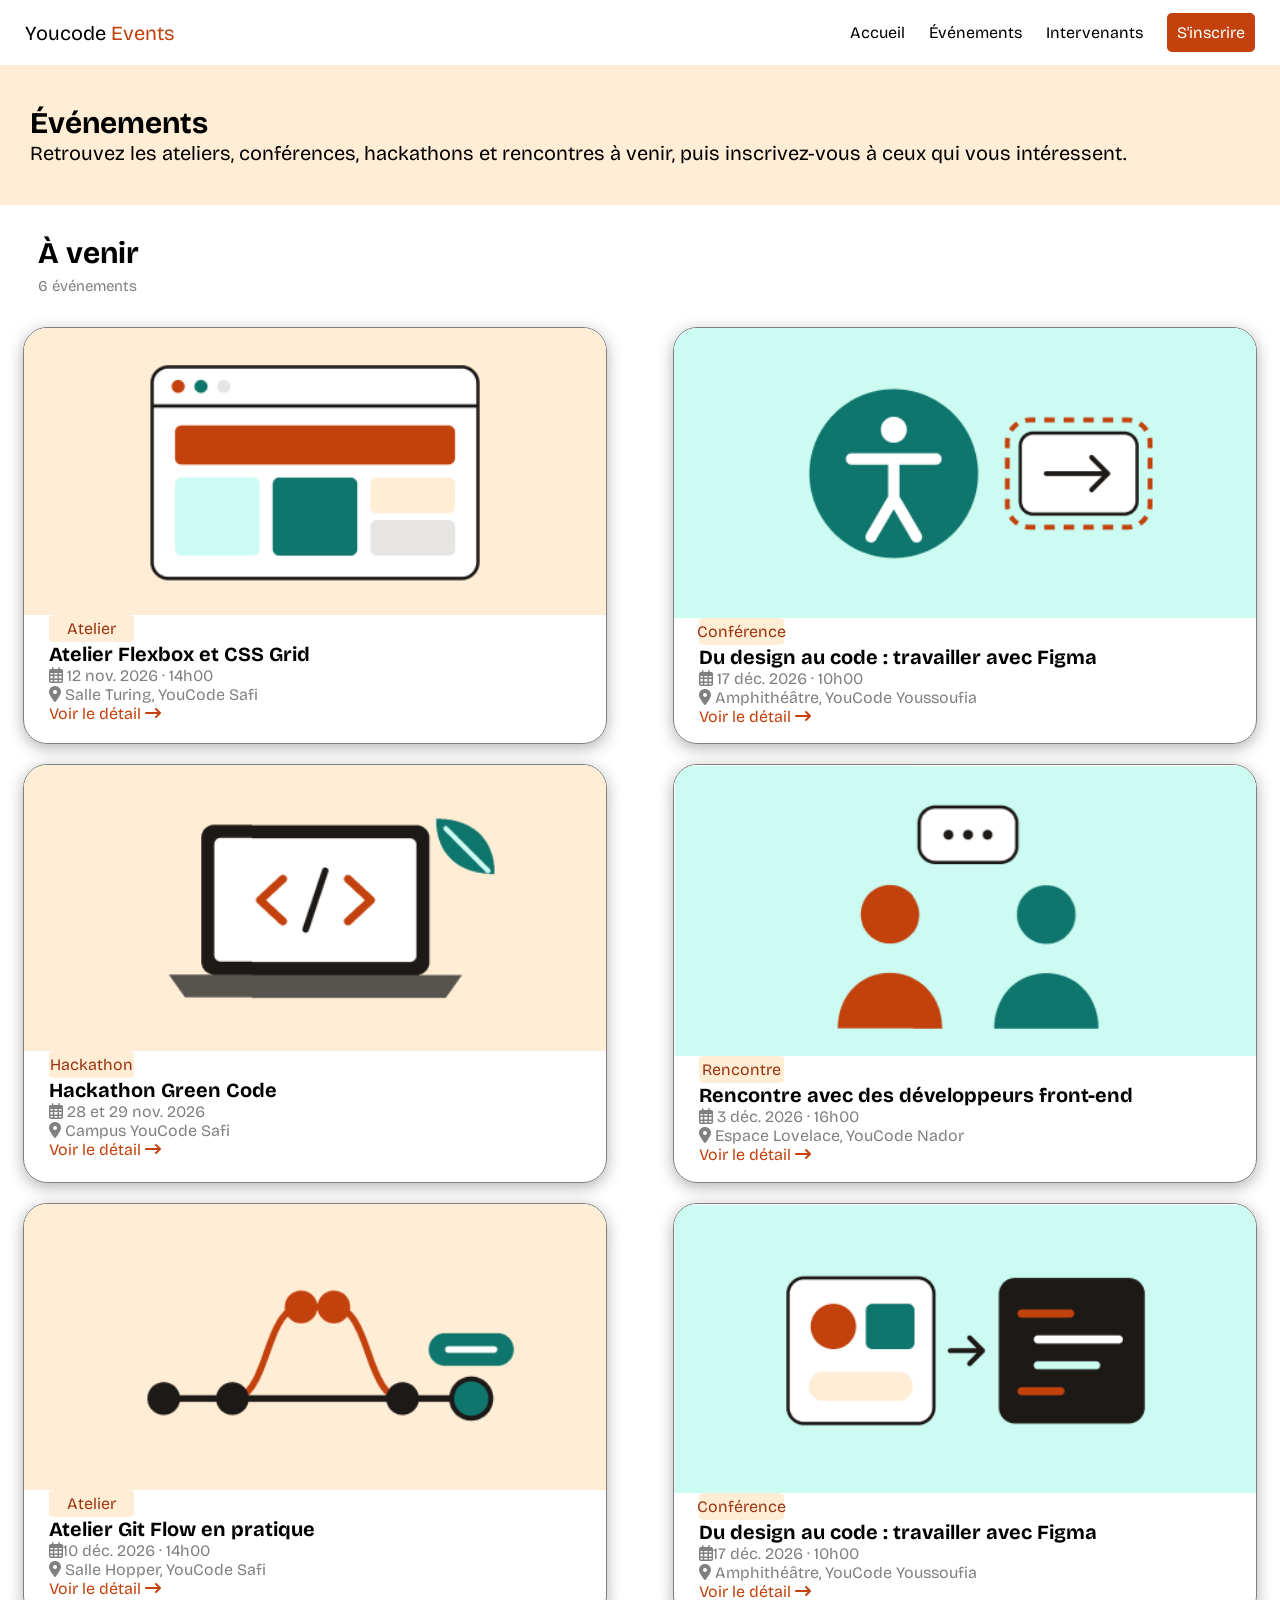
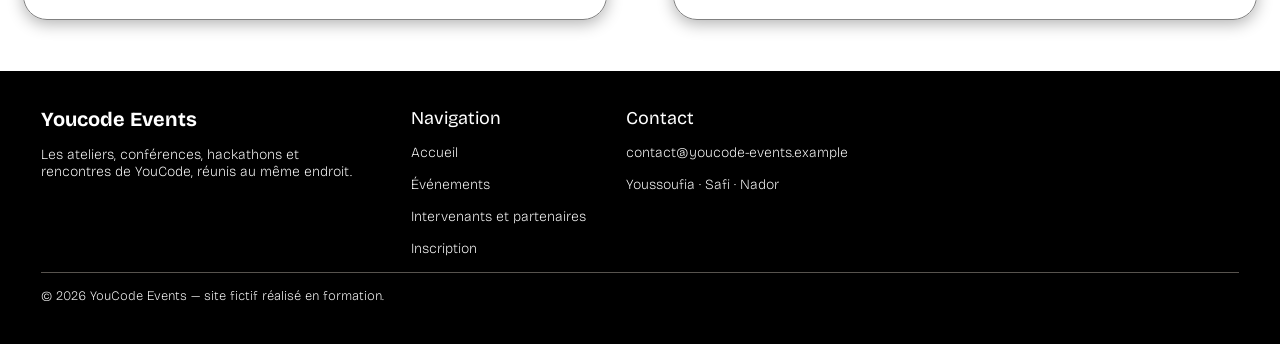
==== commit df7759c2: "Merge branch 'develop' into feat/interv" ====
--- a/evenements.html
+++ b/evenements.html
@@ -38,7 +38,7 @@
       </section>
       <section class = "a-venir">
         <div class="avenir-title">
-               <h3>A Venir</h3>
+               <h3>À venir</h3>
             <p class = "sous">6 événements</p>
         </div>
             
--- a/css/style.css
+++ b/css/style.css
@@ -3,6 +3,9 @@
     margin:0;
     padding: 0;
     font-family: "Bricolage Grotesque",sans-serif;
+}
+*, *::before, *::after {
+    box-sizing: border-box;
 }
 .hero {
     background-color:#FFEDD5;
@@ -166,10 +169,6 @@
 }
 
 
-
-/* *, *::before, *::after {
-    box-sizing: border-box;
-} */
 .big-title {
     margin-left: 10px;
 }
@@ -372,8 +371,6 @@
     color: #57534E;
     width: 250px;
 }
-
-/**/
 .partenaires{
     padding: 30px 15px;
 }
@@ -410,4 +407,4 @@
     display: grid;
     grid-template-columns:repeat(auto-fill,minmax(140px,1fr));
     column-gap: 10px;
-}+}
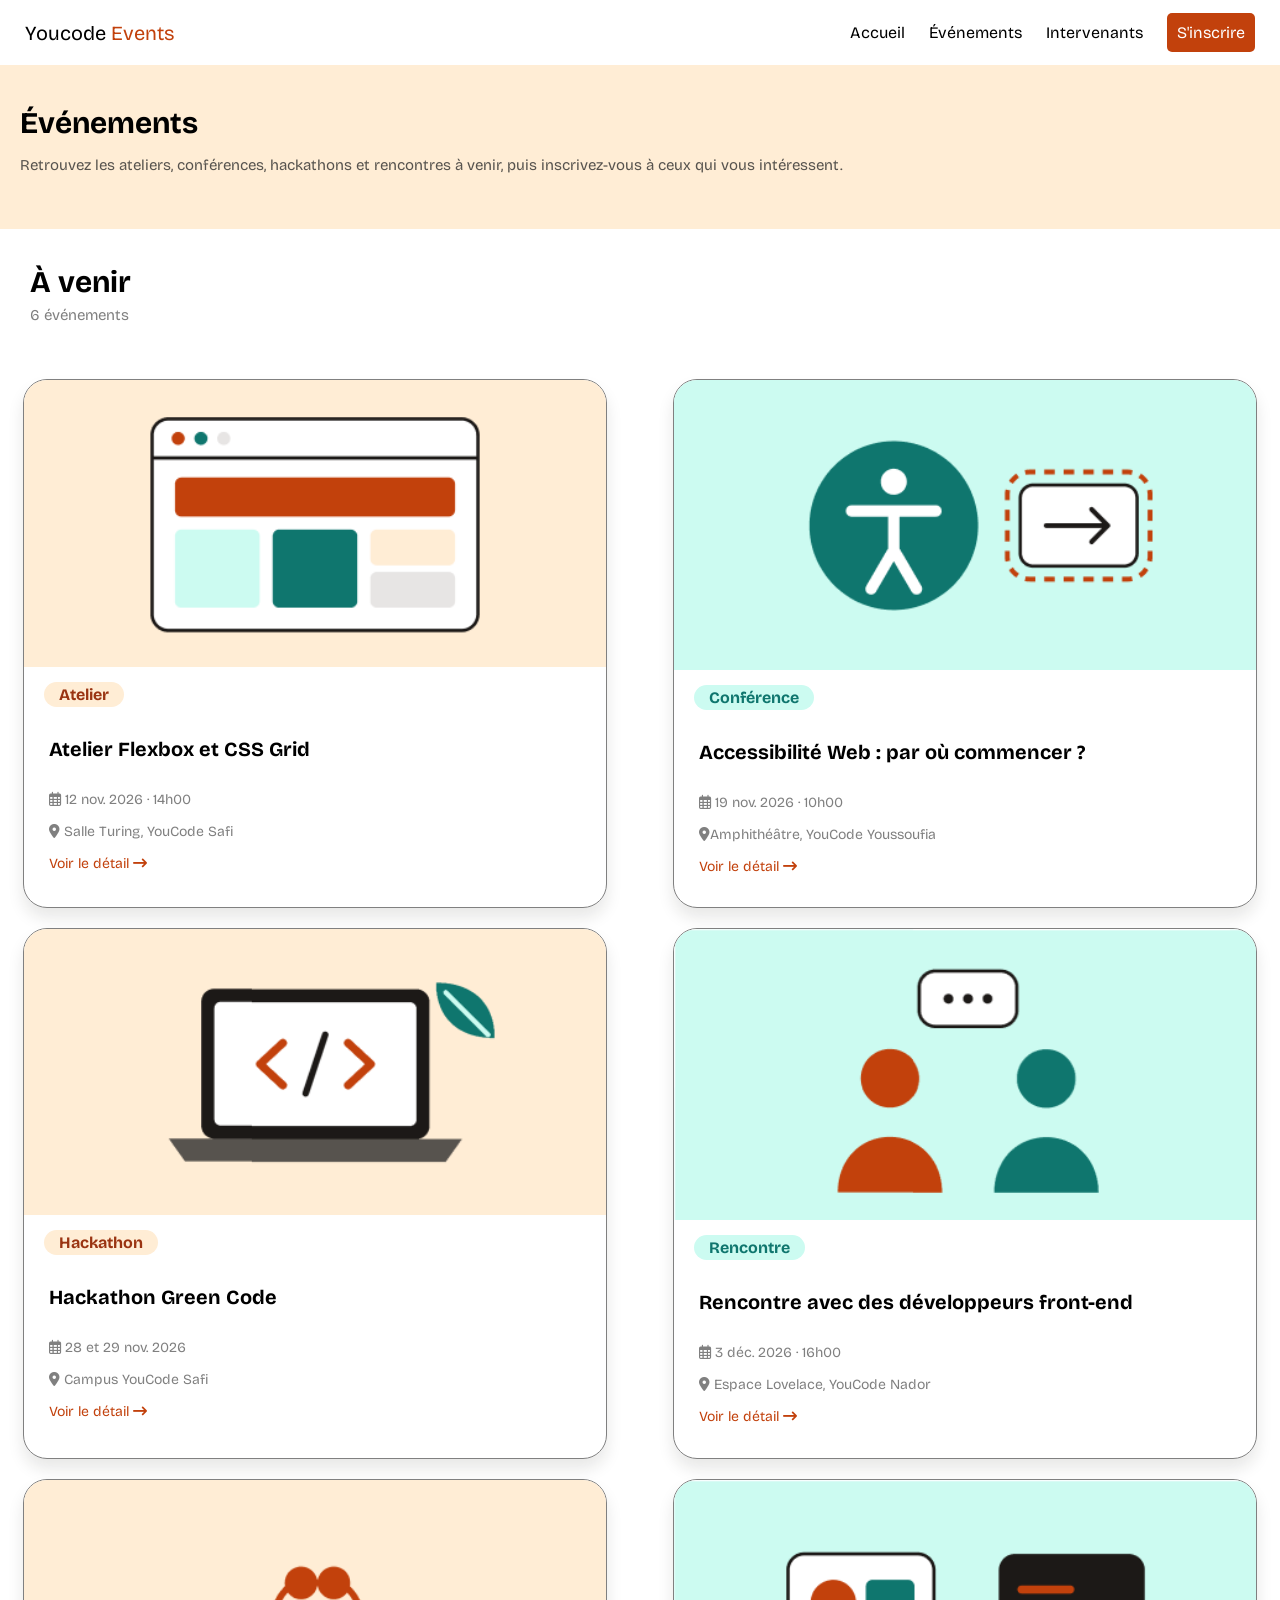
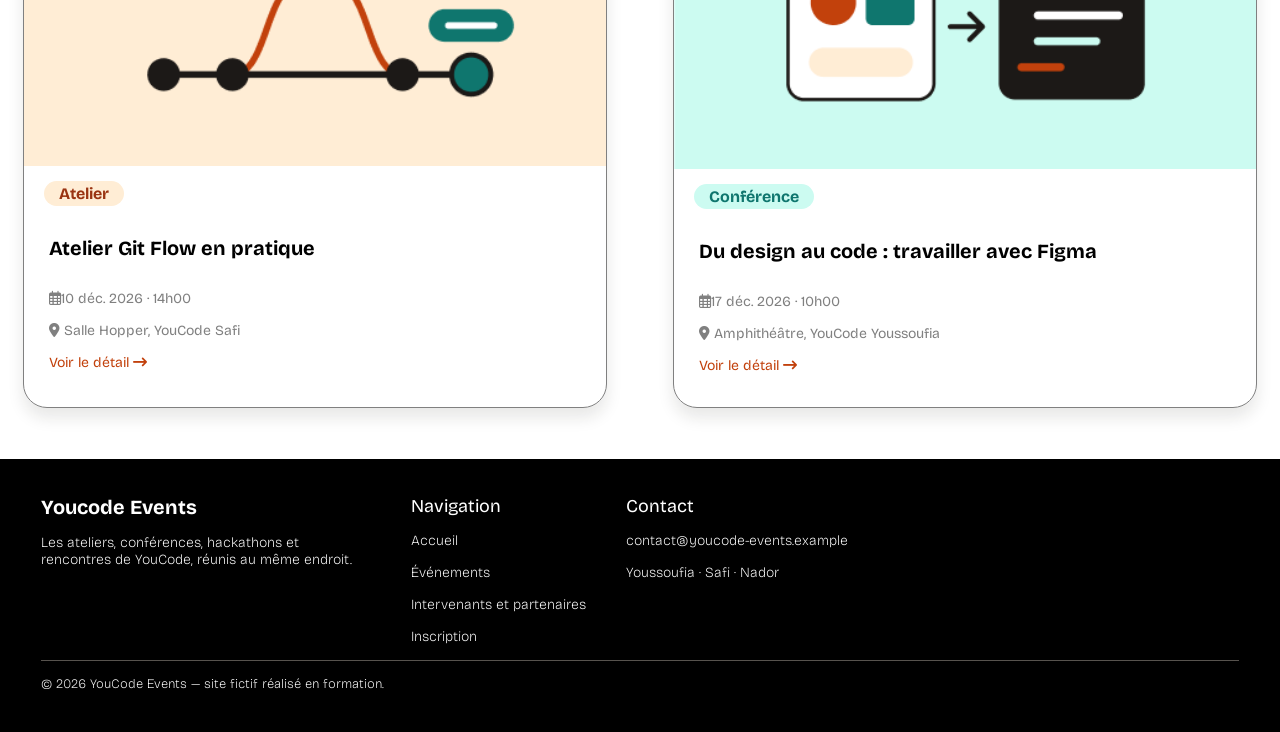
==== commit 49e2a15c: "events page fixed" ====
--- a/evenements.html
+++ b/evenements.html
@@ -54,10 +54,10 @@
         </div>
         <div class="event-1">
             <img src="assets/images/Capture_decran_2026-10-12_094053.png" alt="">
-             <p class = "atelier">Conférence</p>
-            <p class = "grid">Du design au code : travailler avec Figma</p>
-            <p class = "date"> <i class="fa-regular fa-calendar-days"></i> 17 déc. 2026 · 10h00</p>
-            <p class = "location"><i class="fa-solid fa-location-dot"></i> Amphithéâtre, YouCode Youssoufia</p>
+             <p class = "atelier-two">Conférence</p>
+            <p class = "grid">Accessibilité Web : par où commencer ?</p>
+            <p class = "date"> <i class="fa-regular fa-calendar-days"></i> 19 nov. 2026 · 10h00</p>
+            <p class = "location"><i class="fa-solid fa-location-dot"></i>Amphithéâtre, YouCode Youssoufia</p>
             <a href="">Voir le détail <i class="fa-solid fa-arrow-right-long"></i></a>
         </div>
         <div class="event-1">
@@ -72,7 +72,7 @@
         <div class="event-1">
             <img src="assets/images/Capture_decran_2026-10-12_094126.png" alt="">
 
-                         <p class = "atelier">Rencontre </p>
+                         <p class = "atelier-two">Rencontre </p>
             <p class = "grid">Rencontre avec des développeurs front-end</p>
             <p class = "date"> <i class="fa-regular fa-calendar-days"></i> 3 déc. 2026 · 16h00</p>
             <p class = "location"><i class="fa-solid fa-location-dot"></i> Espace Lovelace, YouCode Nador</p>
@@ -91,7 +91,7 @@
         </div>
         <div class="event-1">
             <img src="assets/images/Capture_decran_2026-10-12_094153.png" alt="">
-            <p class = "atelier">Conférence </p>
+            <p class = "atelier-two">Conférence </p>
             <p class = "grid">Du design au code : travailler avec Figma</p>
             <p class = "date"> <i class="fa-regular fa-calendar-days"></i>17 déc. 2026 · 10h00</p>
             <p class = "location"><i class="fa-solid fa-location-dot"></i> Amphithéâtre, YouCode Youssoufia</p>
--- a/css/style.css
+++ b/css/style.css
@@ -3,9 +3,6 @@
     margin:0;
     padding: 0;
     font-family: "Bricolage Grotesque",sans-serif;
-}
-*, *::before, *::after {
-    box-sizing: border-box;
 }
 .hero {
     background-color:#FFEDD5;
@@ -18,14 +15,14 @@
     border-radius:15px;
     padding: 5px 10px;
     background-color:#CCFBF1;
+    margin:15px 0px;
 }
 .evnt-txt > h1{
-    font-size: 25px;
+    font-size: 28px;
     color:#1C1917;
-    margin: 15px 0px;
 }
 .txt{
-    margin-bottom: 10px;
+    margin: 10px 0px;
     font-size: 15px;
     color:#57534E;
 }
@@ -169,6 +166,10 @@
 }
 
 
+
+/* *, *::before, *::after {
+    box-sizing: border-box;
+} */
 .big-title {
     margin-left: 10px;
 }
@@ -176,10 +177,12 @@
 header nav .events {
     color: #C2410C;
 }
+/**/
 main .Hero-section {
     background-color: #FFEDD5;
-    padding: 30px 20px;   
-}
+    padding: 30px 15px;   
+}
+/**/
 header {
     position: relative;
 }
@@ -224,23 +227,25 @@
 main .Hero-section {
     background-color: #FFEDD5;
 }
+/**/
 main .heading {
-    margin-left: 10px;
     font-size: 30px;
 }
 .hero-paragraph {
-    margin-left: 10px;
+    color:#57534E;
+    font-size: 15px;
+    padding: 15px 0px;
 }
 .a-venir .event-1 {
-     margin-inline: 10px;
+    margin-inline: 10px;
     border: 1px solid gray;
     border-radius: 24px;
     overflow: hidden;
-    box-shadow: 0px 4px 16px rgba(0, 0, 0, 0.3);
+    box-shadow: 0px 10px 16px 0px  rgb(28 25 23 / 10%);
 }
 .avenir-title {
     margin-left: 21px;
-    margin-top: 25px;
+    margin-top: 35px;
     margin-bottom: 8px;
 }
 .avenir-title h3 {
@@ -248,7 +253,7 @@
     margin: 0;            
 }
 .avenir-title .sous {
-    font-size: 10px;
+    font-size: 18px;
     color: gray;
     margin: 6px 0 0 0;  
     font-size: 13px;  
@@ -260,16 +265,21 @@
     width: 100%;      
     height: auto; 
 }
-.a-venir .event-1 .atelier {
+.a-venir .event-1 .atelier, .atelier-two{
     color: #9A3412;
     background-color: #FFEDD5;
-    margin-left: 25px;
-    width: 85px;
-    height: 27px;
-    border-radius: 8%;
+    width:fit-content;
+    padding: 3px 15px;
+    border-radius: 15px;
     justify-content: center;
     align-items: center;
     display: flex;
+    margin:15px 20px;
+    font-weight:bolder;
+}
+.atelier-two{
+    color:#0F766E;
+    background-color: #CCFBF1;
 }
 
 .a-venir {
@@ -279,25 +289,32 @@
     margin-bottom: 4%;
 }
 .a-venir .event-1 .grid {
-        margin-left: 25px;
+    margin-left: 25px;
     font-weight: bold;
     font-size: 20px;
+    padding: 15px 0px;
 }
 .a-venir .event-1 .date {
-        margin-left: 25px;
+    margin-left: 25px;
     color: gray;
+    padding: 15px 0px;
+    font-size: 14px;
 }
 .a-venir .event-1 .location {
-        margin-left: 25px;
+    margin-left: 25px;
     color: gray;
+    font-size: 14px;
 }
 .a-venir .event-1 a {
     margin-left: 25px;
     color: #C2410C;
     text-decoration: none;
-        display: block;
+    display: block;
     margin-bottom: 3%;
-}
+    padding: 15px 0px;
+    font-size: 14px;
+}
+/**/
 footer {
     background-color: black;
     padding:2%;
@@ -371,6 +388,7 @@
     color: #57534E;
     width: 250px;
 }
+
 .partenaires{
     padding: 30px 15px;
 }
@@ -407,4 +425,4 @@
     display: grid;
     grid-template-columns:repeat(auto-fill,minmax(140px,1fr));
     column-gap: 10px;
-}
+}
--- a/css/responsive.css
+++ b/css/responsive.css
@@ -65,19 +65,20 @@
   .a-venir {
         grid-template-columns: 1fr 1fr;
     }
+    /**/
     .avenir-title {
          grid-column: 1 / -1;
          margin-left: 3%;
-         margin-top: 30px;
-         margin-bottom: 12px;
+         margin: 35px 30px;
     }
     .big-title {
-    margin-left: 25px;
-    font-size: 20px;
-}
-.hero-paragraph {
-    font-size: 20px;
-}
+        margin-left: 25px;
+        font-size: 20px;
+    }
+    .hero-paragraph {
+        font-size: 15px;
+    }
+    /**/
 
     nav .menu {
         display: none;
@@ -144,7 +145,6 @@
     .prfl-grid{
         margin: 0px 45px;
     }
-    /**/
     .partenaires > h2{
         margin: 0px 45px;
         width: 500px;
@@ -168,7 +168,10 @@
         justify-content: space-around;
     }
     .evnt-txt {
-        margin-top: 50px;
+        margin-right: 110px;
+    }
+    .evnt-txt > h1{
+        font-size: 32px;
     }
     .voir{
         width:200px;
@@ -200,13 +203,13 @@
         margin: 20px 10px;
     }
     .pr-events{
-        margin: 0px 110px;
+        margin: 0px 50px;
     }
     .one{
-        margin: 0px 0px;
+        margin-right: 70px;
     }
     .explorer{
-        margin: 0px 110px;
+        margin: 0px 50px;
     }
     .two{
         margin-right: 130px;
@@ -224,11 +227,8 @@
         margin-left: 3%;
         margin-right: 3%;
     }
-        .avenir-title {
-        margin-left: 5%;
-        margin-top: 35px;
-         margin-bottom: 14px;
-    }
+    /*remove .avenir-title*/
+    /**/
     .big-title {
       margin-left: 60px;
       font-size: 30px;
@@ -245,9 +245,11 @@
   .dawn {
     font-size: 16px;
   }
+  /**/
     main .Hero-section {
-    padding: 40px 20px;   
-  }
+    padding: 30px 20px;   
+  }
+  /**/
   main .heading {
     margin-left: 50px;
   }
@@ -282,5 +284,4 @@
     .Hero-section-two > p{
         width: 100%;
     }
-    /**/
 }
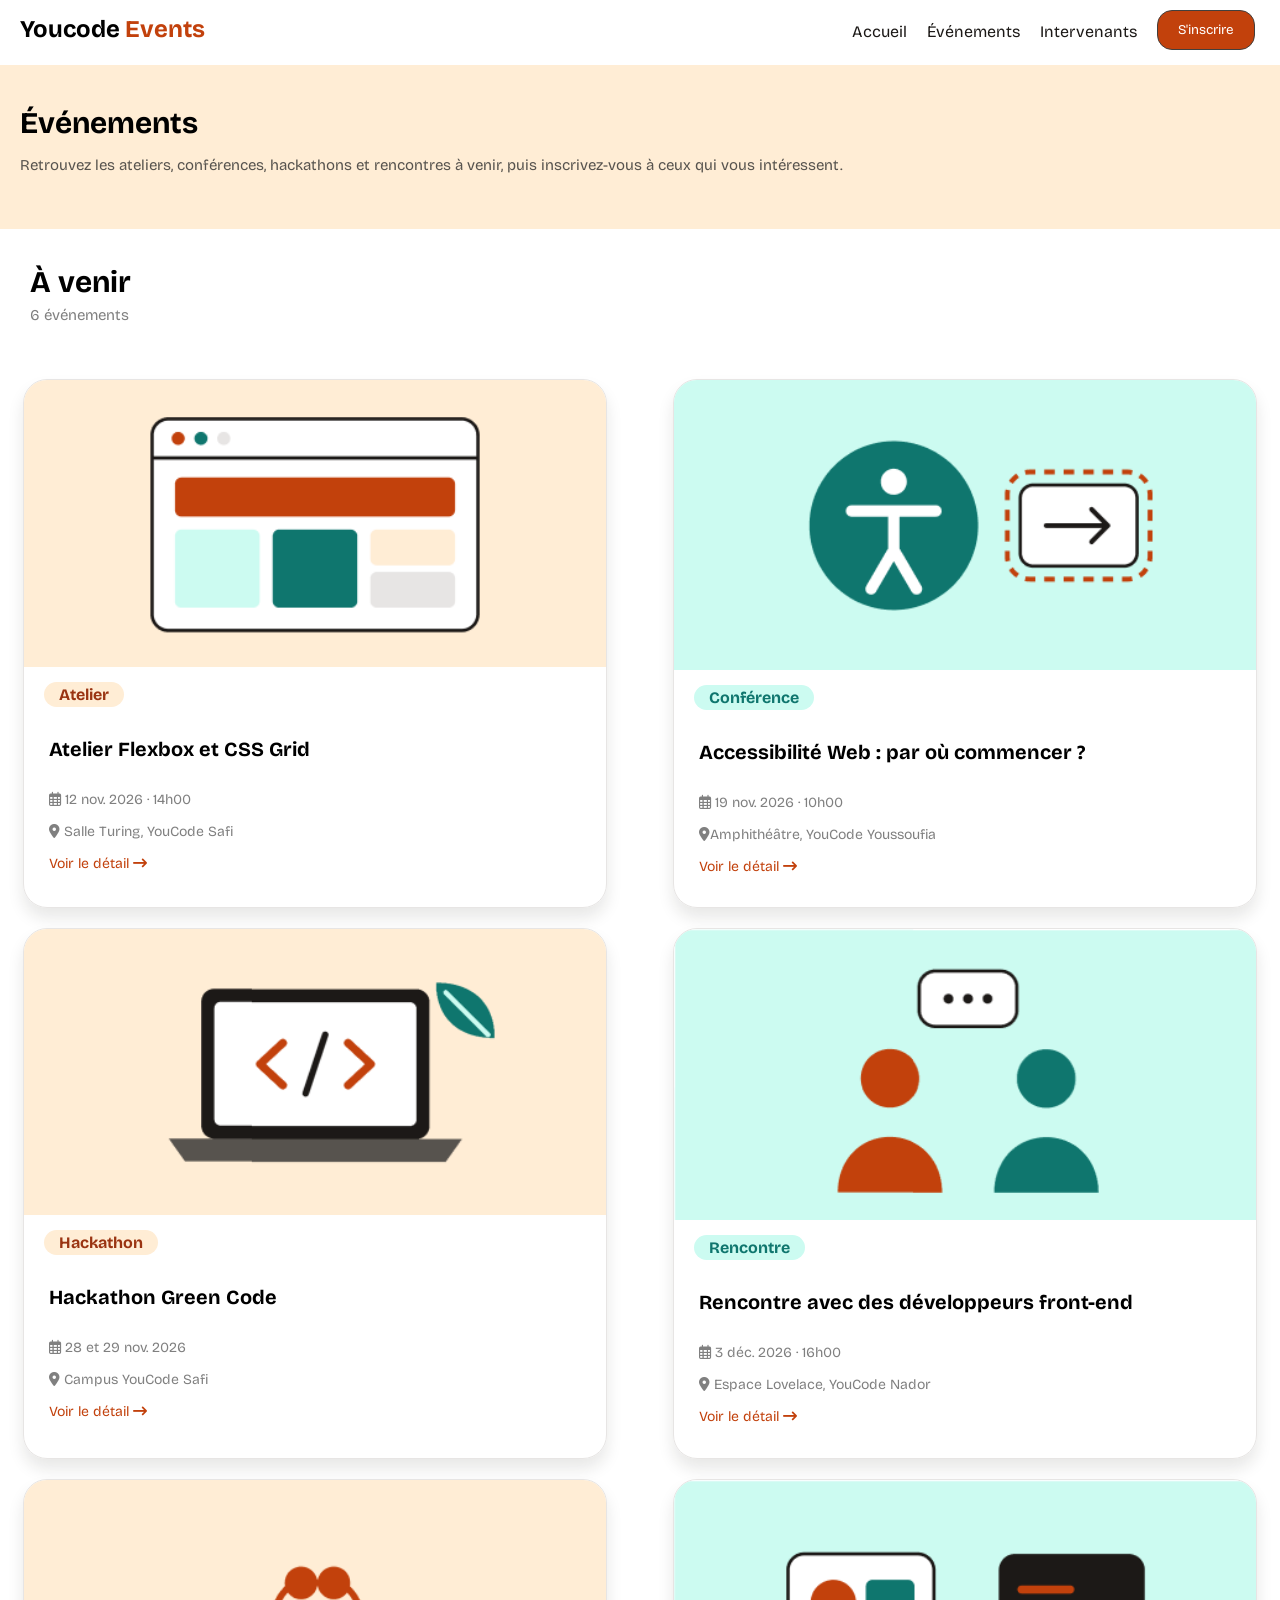
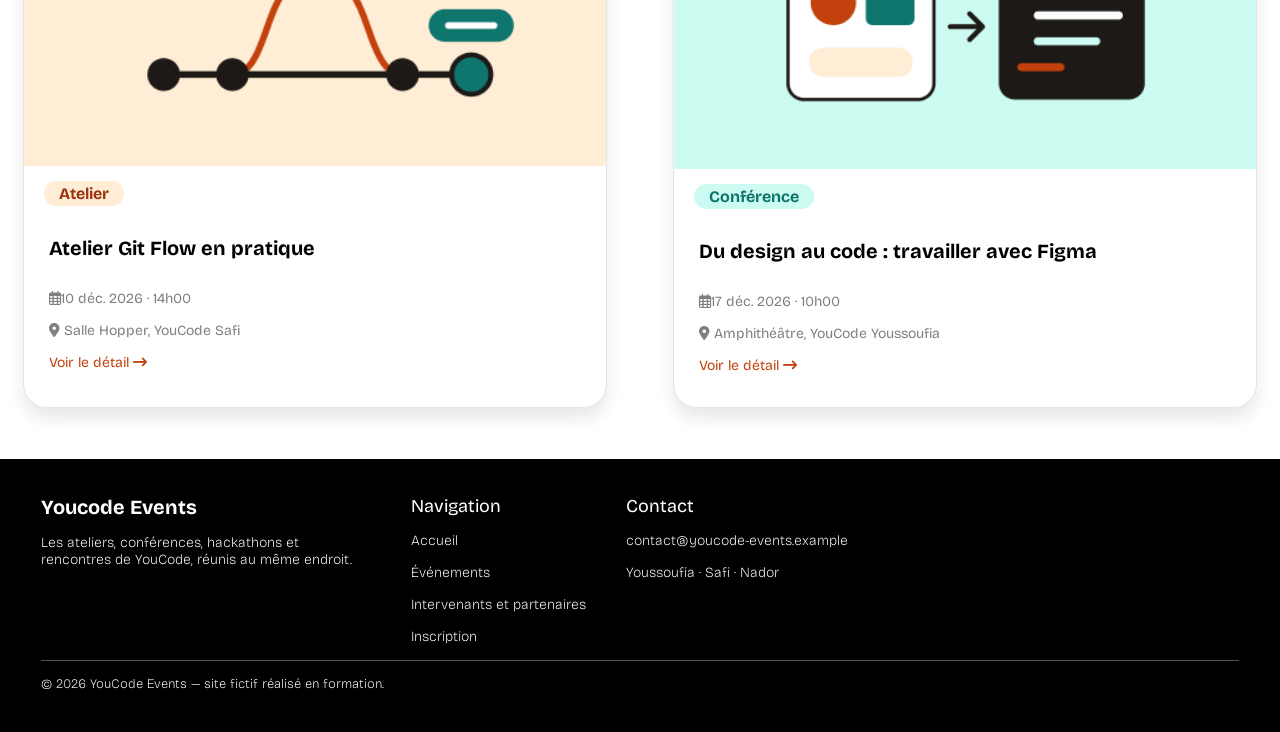
==== commit 56f2bfa1: "nav bar done" ====
--- a/evenements.html
+++ b/evenements.html
@@ -15,19 +15,25 @@
   </head>
   <body>
     <header>
-      <nav>
-        <div class = "big-title">
-          <p class="youcode">Youcode <span class="events">Events</span></p>
-        </div>
-        <button class = "menu"><i class="fa-solid fa-bars"></i></button>
-        <ul class = "nav-links" id="nav-links">
-            <li><a href="index.html">Accueil</a></li>
-            <li><a href="evenements.html">Événements</a></li>
-            <li><a href="intervenants.html">Intervenants</a></li>
-            <li><a class="Sinscrire" href="">S'inscrire</a></li>
-        </ul>
+          <h2>Youcode <span>Events</span></h2>
+        <nav class = "desktop-menu">
+            <a href="index.html">Accueil</a>
+            <a href="evenements.html">Événements</a>
+            <a href="intervenants.html">Intervenants</a>
+            <button class="Sinscrire-two" href="">S'inscrire</button>
       </nav>
+      <div class ="hamburger">
+      <i class="fa-solid fa-bars"></i>
+      </div>
     </header>
+        <nav class = "mobile-menu">
+          <div class = "links hidden">
+            <a href="index.html">Accueil</a>
+            <a href="evenements.html">Événements</a>
+            <a href="intervenants.html">Intervenants</a>
+            <button class="Sinscrire" href="inscription.html">S'inscrire</button>
+          </div>
+        </nav>
     <main>
       <section class="Hero-section">
         <h3 class =" heading" >Événements</h3>
--- a/css/style.css
+++ b/css/style.css
@@ -167,24 +167,56 @@
 
 
 
-/* *, *::before, *::after {
-    box-sizing: border-box;
-} */
-.big-title {
-    margin-left: 10px;
-}
-
-header nav .events {
+/**/
+header{
+    width: 100%;
+    height: 65px;
+    display:flex;
+    justify-content: space-between;
+} 
+header>h2 {
+    margin-left: 15px;
+    margin-top: 15px;
+}
+header > h2 > span{
     color: #C2410C;
 }
-/**/
+.hamburger{
+    font-size: 22px;
+    margin-top: 16px;
+    margin-right: 10px;
+}
+
+.links{
+    height: 120px;
+    width: 150px;
+    margin-left: 15px;
+    margin-top: 15px;
+    padding-top: 15px;
+}
+.links > a{
+    line-height: 15px;
+    text-decoration: none;
+    color: #1C1917;
+    font-size: 16px;
+}
+.Sinscrire{
+    padding: 10px 20px;
+    background-color: #C2410C;
+    border: 1px solid #423f3d;
+    border-radius: 15px;
+    color: #FFFFFF;
+    margin-top: 8px;
+    height: 40px;
+}
 main .Hero-section {
     background-color: #FFEDD5;
     padding: 30px 15px;   
 }
-/**/
-header {
-    position: relative;
+.desktop-menu{
+    display:none;
+}
+/* header {
 }
 nav {
     display: flex;
@@ -193,41 +225,12 @@
     align-items: center;
     height: 65px;
 }
-nav .nav-links {
-    display: none;
-    /* width: 100%;                    
-    list-style: none;               
-    margin: 0;
-    padding: 16px 0;  
-    background-color: red;
-    position: absolute;
-      top: 100%;               
-    left: 0;
-    right: 0;
-        margin: 0;
-    padding: 8px 24px 16px; */
-    
-}
-nav .nav-links.is-open {
-    display: block;
-}
-     nav .nav-links a {
-        text-decoration: none;
-        color: black;
-     }
-nav .menu {
-    background: none;          
-    border: none;           
-    padding: 8px;             
-    font-size: 22px;           
-    color: #1C1917;            
-    cursor: pointer;          
-    border-radius: 6px;
-}
+.menu {
+} */
+/**/
 main .Hero-section {
     background-color: #FFEDD5;
 }
-/**/
 main .heading {
     font-size: 30px;
 }
@@ -238,7 +241,7 @@
 }
 .a-venir .event-1 {
     margin-inline: 10px;
-    border: 1px solid gray;
+    border: 1px solid #E7E5E4;
     border-radius: 24px;
     overflow: hidden;
     box-shadow: 0px 10px 16px 0px  rgb(28 25 23 / 10%);
@@ -314,7 +317,6 @@
     padding: 15px 0px;
     font-size: 14px;
 }
-/**/
 footer {
     background-color: black;
     padding:2%;
@@ -346,13 +348,13 @@
 }
 .Hero-section-two > h1{
     font-size: 32px;
-    width:300px;
+    max-width:100%;
     margin-bottom: 15px;
 }
 .Hero-section-two > p{
     font-size: 15px;
     color: #57534E;
-    width: 300px;
+    max-width: 100%;
 }
 .intervenants{
     padding: 30px 15px;
@@ -425,4 +427,9 @@
     display: grid;
     grid-template-columns:repeat(auto-fill,minmax(140px,1fr));
     column-gap: 10px;
-}+}
+/**/
+.hidden{
+    display: none;
+}
+/**/
--- a/css/responsive.css
+++ b/css/responsive.css
@@ -1,5 +1,40 @@
-
 @media (min-width: 768px) {
+    /**/
+    .desktop-menu{
+        display:flex;
+        gap:20px;
+    }
+    header>h2{
+        margin-left: 20px;
+    }
+    .hamburger{
+        display: none;
+    }
+    .desktop-menu > a{
+        text-decoration: none;
+        color: #1C1917;
+        font-size: 16px;
+        margin-top: 22px;
+        height: 25px;
+    }
+    .desktop-menu > a:hover{
+        color:#C2410C;
+        border-bottom: 1px solid #C2410C;
+    }
+    .Sinscrire-two{
+        background-color: #C2410C;
+        border: 1px solid #423f3d;
+        border-radius: 15px;
+        color: #FFFFFF;
+        margin-top: 10px;
+        padding: 10px 20px;
+        height: 40px;
+        margin-right: 25px;
+    }
+    .mobile-menu{
+        display: none;
+    }
+    /**/
     .img-ag{
         padding: 80px 250px;
     }
@@ -60,51 +95,46 @@
         gap:50px;
     }
     .profiles{
-        width:300px;
+        width:280px;
     }
   .a-venir {
         grid-template-columns: 1fr 1fr;
     }
-    /**/
     .avenir-title {
          grid-column: 1 / -1;
          margin-left: 3%;
          margin: 35px 30px;
     }
-    .big-title {
+    /**/
+    /* .big-title {
         margin-left: 25px;
         font-size: 20px;
     }
     .hero-paragraph {
         font-size: 15px;
     }
-    /**/
-
-    nav .menu {
-        display: none;
-    }
-    nav .nav-links {
+    .desktop-menu {
         display: flex;
         list-style: none;
-        margin-left: auto;
        gap: 24px;
        align-items: center;
        margin-right: 25px;
     }
-        nav a {
+    .desktop-menu a{
         text-decoration: none;
         color: black;
-     }
-     nav .nav-links .Sinscrire {
+    }
+    .Sinscrire {
         background-color: #C2410C;
         padding: 10px;
         border-radius: 5px;
         color: white;
      }
-    nav a:hover {
+    .desktop-menu a:hover {
         color: #C2410C;
         border-bottom: 1px solid #C2410C;
-    }
+    } */
+    /**/
     footer .footer-p {
         display: flex;
         gap:10px;
@@ -152,17 +182,34 @@
     }
     .partenaires > p{
         margin: 0px 45px;
-        width: 100%;
+        width:690px;
     }
    .all-part{
     grid-template-columns:repeat(auto-fill,minmax(200px,1fr));
     margin: 20px 45px;
     gap:20px;
-}
+    }
+    .part{
+    padding :25px 15px;
+    }
 }
 
 
 @media (min-width: 1440px) {
+    /**/
+    .hamburger{
+    display: none;
+    }
+    .mobile-menu{
+        display: none;
+    }
+    .Sinscrire-two{
+        margin-right: 70px;
+    }
+    header>h2{
+        margin-left: 70px;
+    }
+    /**/
     .hero {
         display: flex;
         justify-content: space-around;
@@ -227,8 +274,6 @@
         margin-left: 3%;
         margin-right: 3%;
     }
-    /*remove .avenir-title*/
-    /**/
     .big-title {
       margin-left: 60px;
       font-size: 30px;
@@ -245,11 +290,9 @@
   .dawn {
     font-size: 16px;
   }
-  /**/
     main .Hero-section {
     padding: 30px 20px;   
   }
-  /**/
   main .heading {
     margin-left: 50px;
   }
@@ -266,9 +309,11 @@
         grid-column: 1 / -1;
         font-size: 16px;  
     }
-    nav .menu {
+    /**/
+    /* nav .menu {
         display: none;
-    }
+    } */
+    /**/
     .prfl-grid{
         display: grid;
         grid-template-columns:repeat(3,1fr);
@@ -282,6 +327,7 @@
         justify-content: space-between;
     }
     .Hero-section-two > p{
-        width: 100%;
-    }
-}+        width: 700px;
+    }
+}
+
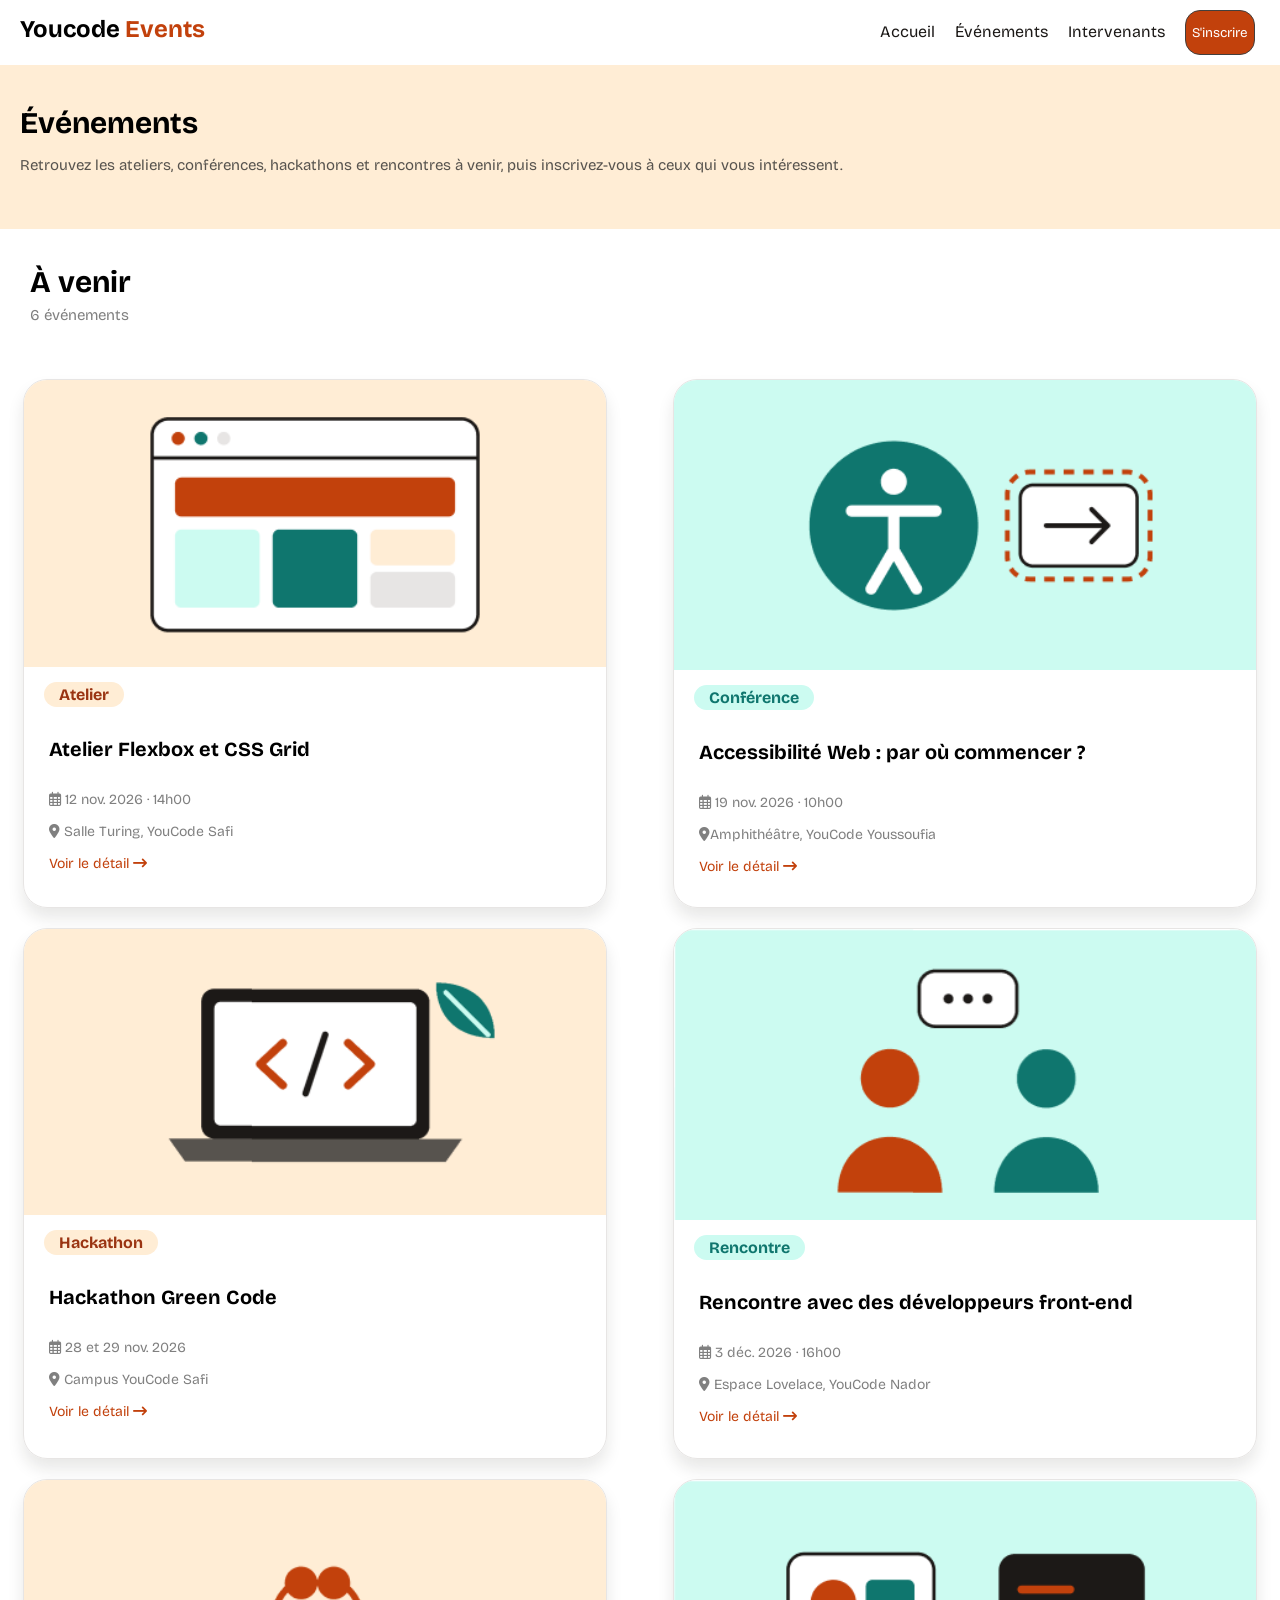
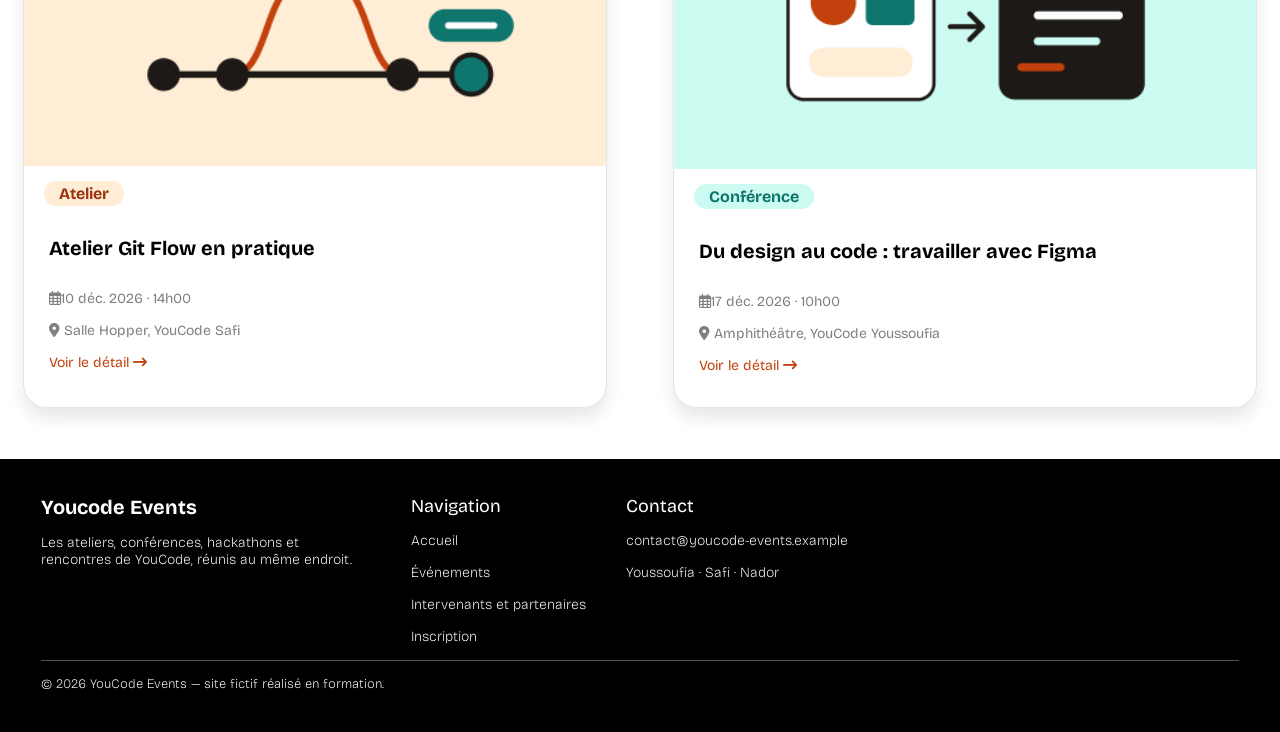
==== commit e68fa24f: "fix navbar" ====
--- a/evenements.html
+++ b/evenements.html
@@ -20,7 +20,7 @@
             <a href="index.html">Accueil</a>
             <a href="evenements.html">Événements</a>
             <a href="intervenants.html">Intervenants</a>
-            <button class="Sinscrire-two" href="">S'inscrire</button>
+            <button><a href="inscription.html">S'inscrire</a></button>
       </nav>
       <div class ="hamburger">
       <i class="fa-solid fa-bars"></i>
@@ -31,7 +31,7 @@
             <a href="index.html">Accueil</a>
             <a href="evenements.html">Événements</a>
             <a href="intervenants.html">Intervenants</a>
-            <button class="Sinscrire" href="inscription.html">S'inscrire</button>
+            <a class="Sinscrire" href="inscription.html">S'inscrire</a>
           </div>
         </nav>
     <main>
--- a/css/style.css
+++ b/css/style.css
@@ -3,6 +3,9 @@
     margin:0;
     padding: 0;
     font-family: "Bricolage Grotesque",sans-serif;
+}
+*, *::before, *::after {
+    box-sizing: border-box;
 }
 .hero {
     background-color:#FFEDD5;
@@ -186,29 +189,34 @@
     margin-top: 16px;
     margin-right: 10px;
 }
-
+/**/
 .links{
-    height: 120px;
+    height: 200px;
     width: 150px;
     margin-left: 15px;
     margin-top: 15px;
     padding-top: 15px;
 }
 .links > a{
-    line-height: 15px;
+    line-height: 35px;
     text-decoration: none;
     color: #1C1917;
     font-size: 16px;
 }
-.Sinscrire{
-    padding: 10px 20px;
-    background-color: #C2410C;
-    border: 1px solid #423f3d;
-    border-radius: 15px;
-    color: #FFFFFF;
-    margin-top: 8px;
-    height: 40px;
-}
+button{
+        background-color: #C2410C;
+        border: 1px solid #423f3d;
+        border-radius: 15px;
+        margin-top: 10px;
+        height: 45px;
+        width: 70px;
+        margin-right: 25px;
+    }
+button > a{
+        text-decoration: none;
+        color: #FFFFFF;
+}
+/**/
 main .Hero-section {
     background-color: #FFEDD5;
     padding: 30px 15px;   
@@ -429,7 +437,196 @@
     column-gap: 10px;
 }
 /**/
+.navigation {
+    display: flex;
+    justify-content: space-between;
+    align-items: center;
+}
+.logo {
+    font-size: 20px;
+    margin-left: 5%;
+}
+.Events {
+    color: #C2410C;
+}
+.menue {
+    background: none;
+        border: none;
+    font-size: 100%;
+    margin-right: 4%;
+}
+.inscription {
+    background-color: #FFEDD5;
+    padding: 1%;
+    padding-bottom:8%;
+}
+.first_pragraph{
+    margin-left: 4%;
+    font-size: 32px;
+}
+.reservez {
+        font-weight: 400;
+    font-size: 18px;
+        color: #57534E
+}
+.informations {
+        font-size: 29px;
+    font-weight: 700;
+}
+.champs {
+    font-size: 13px;
+        margin-bottom: 8%;
+    margin-top: -10%;
+    color: #57534E;
+}
+form label:not(.radio-option):not(.check-option){
+    display: block;
+    margin-bottom: 2%;
+    font-size: 14px;
+    font-weight: 600;
+        margin-top: 10%;
+}
+ [type="text"],
+ [type="email"],
+ [type="tel"] {
+    width: 100%;
+    padding: 14px 16px;
+    border: 1px solid #78716C;
+    border-radius: 8px;
+    outline: none;
+}
+.select {
+        width: 100%;
+    padding: 14px 16px;
+    border: 1px solid #D6D3D1;
+    border-radius: 8px;
+    border-color: #78716C;
+}
+.login_info{
+    margin-inline: 3%;
+    border: 1px solid gray;
+    margin-top: 13%;
+    border-radius: 24px;
+}
+.forma {
+    margin-inline: 5%;
+}
+.niveau {
+    display: flex;
+        flex-wrap: wrap;
+    gap: 25px;
+}
+.state {
+    font-size: 14px;
+    font-weight: 600;
+}
+.radio-option {
+    display: flex;
+
+        align-items: center;
+    gap: 8px;
+        font-size: 16px;
+    font-weight: 400;
+}
+.radio-option input[type="radio"] {
+    width: 20px;
+    height: 20px;
+    accent-color: brown;
+} 
+.facultatif {
+        font-size: 14px;
+    font-weight: 600;
+}
+form textarea {
+    padding: 4%;
+    width: 100%;
+        border: 1px solid;
+    border-radius: 8px;
+}
+.check-option input[type="checkbox"] {
+        width: 40px;
+    height: 24px;
+     accent-color: brown;
+}
+.check-option {
+    display: flex;
+    align-items: center;
+     align-items: flex-start
+}
+.check {
+    color: #1C1917;
+    font-size: 15px;
+        margin-left: 6px;
+    margin-top: 6px;
+}
+.send {
+    background-color: #C2410C;
+    width: 100%;
+    height: 48px;
+    margin-top: 8%;
+    border-radius: 8px;
+    margin-bottom: 10%;
+    color: white;
+    font-size: 16px;
+    font-weight: 500;
+    border: none;
+}
+.footer-2 {
+    background-color: #1C1917;
+    margin-top: 12%;
+}
+.footer-title {
+    font-size: 20px;
+    font-weight: 600;
+    color:#FFFFFF ;
+}
+.footer-element {
+    font-size: 14px;
+    font-weight: 400;
+    color: #FFFFFF;
+}
+.special {
+    font-weight: 600;
+}
+ hr {
+    color: #57534E;
+}
+.form-group .success,
+.form-group .error {
+    display: none;
+    font-size: 14px;
+
+    margin-top: 1%;
+}
+.form-group input:valid:not(:placeholder-shown) {
+    border-color: #159447;
+}
+.form-group input:valid:not(:placeholder-shown) ~ .success {
+        display: block;
+    color: #159447;
+}
+.form-group input:invalid:not(:placeholder-shown) {
+     border-color: #DC2626;
+}
+.form-group input:invalid:not(:placeholder-shown) ~ .error {
+        display: block;
+    color: #DC2626;
+}
+.form-group select:user-invalid {
+    border-color: #DC2626 ;
+}
+.form-group select:user-valid {
+    border-color: #159447 ;
+}
+.form-group select:user-invalid ~ .error {
+    display: block;
+    color: red;
+}
+.form-group select:user-valid ~ .success {
+    display: block;
+    color: #159447;
+}
 .hidden{
     display: none;
 }
-/**/+
--- a/css/responsive.css
+++ b/css/responsive.css
@@ -21,15 +21,8 @@
         color:#C2410C;
         border-bottom: 1px solid #C2410C;
     }
-    .Sinscrire-two{
-        background-color: #C2410C;
-        border: 1px solid #423f3d;
-        border-radius: 15px;
-        color: #FFFFFF;
-        margin-top: 10px;
-        padding: 10px 20px;
-        height: 40px;
-        margin-right: 25px;
+    .button{
+        margin-top:100px;
     }
     .mobile-menu{
         display: none;
@@ -192,6 +185,45 @@
     .part{
     padding :25px 15px;
     }
+
+    /**/
+    .first_pragraph {
+        margin-left: 3%;
+        font-size: 40px;
+        font-weight: 700;
+    }
+    .reservez{
+        font-size: 18px;
+        font-weight: 400;
+        margin-top: -2%;
+
+    }
+
+    .champs {
+        margin-bottom: 0%;
+        margin-top: -3%;
+
+    }
+    .four-colum{
+        display: grid;
+        grid-template-columns: 1fr 1fr;
+        gap: 4%;
+    }
+    .check-option input[type="checkbox"] {
+        height: 26px;
+        margin-top: 3%;
+        width: 4%;
+
+    }
+    .check {
+        margin-top: 3%;
+        margin-left: 1%;
+    }
+    .send {
+        width: 36%;
+        margin-top: 4%;
+        margin-bottom: 5%;
+    }
 }
 
 
@@ -329,5 +361,19 @@
     .Hero-section-two > p{
         width: 700px;
     }
-}
-
+    /**/
+    .login_info{
+        max-width: 768px;
+        margin-inline: 22%;
+        margin-top: 5%;
+    }
+
+    .inscription {
+        padding: 1%;
+        padding-bottom: 4%;
+    }
+    .first_pragraph {
+        margin-left: 8%;
+    }
+
+}
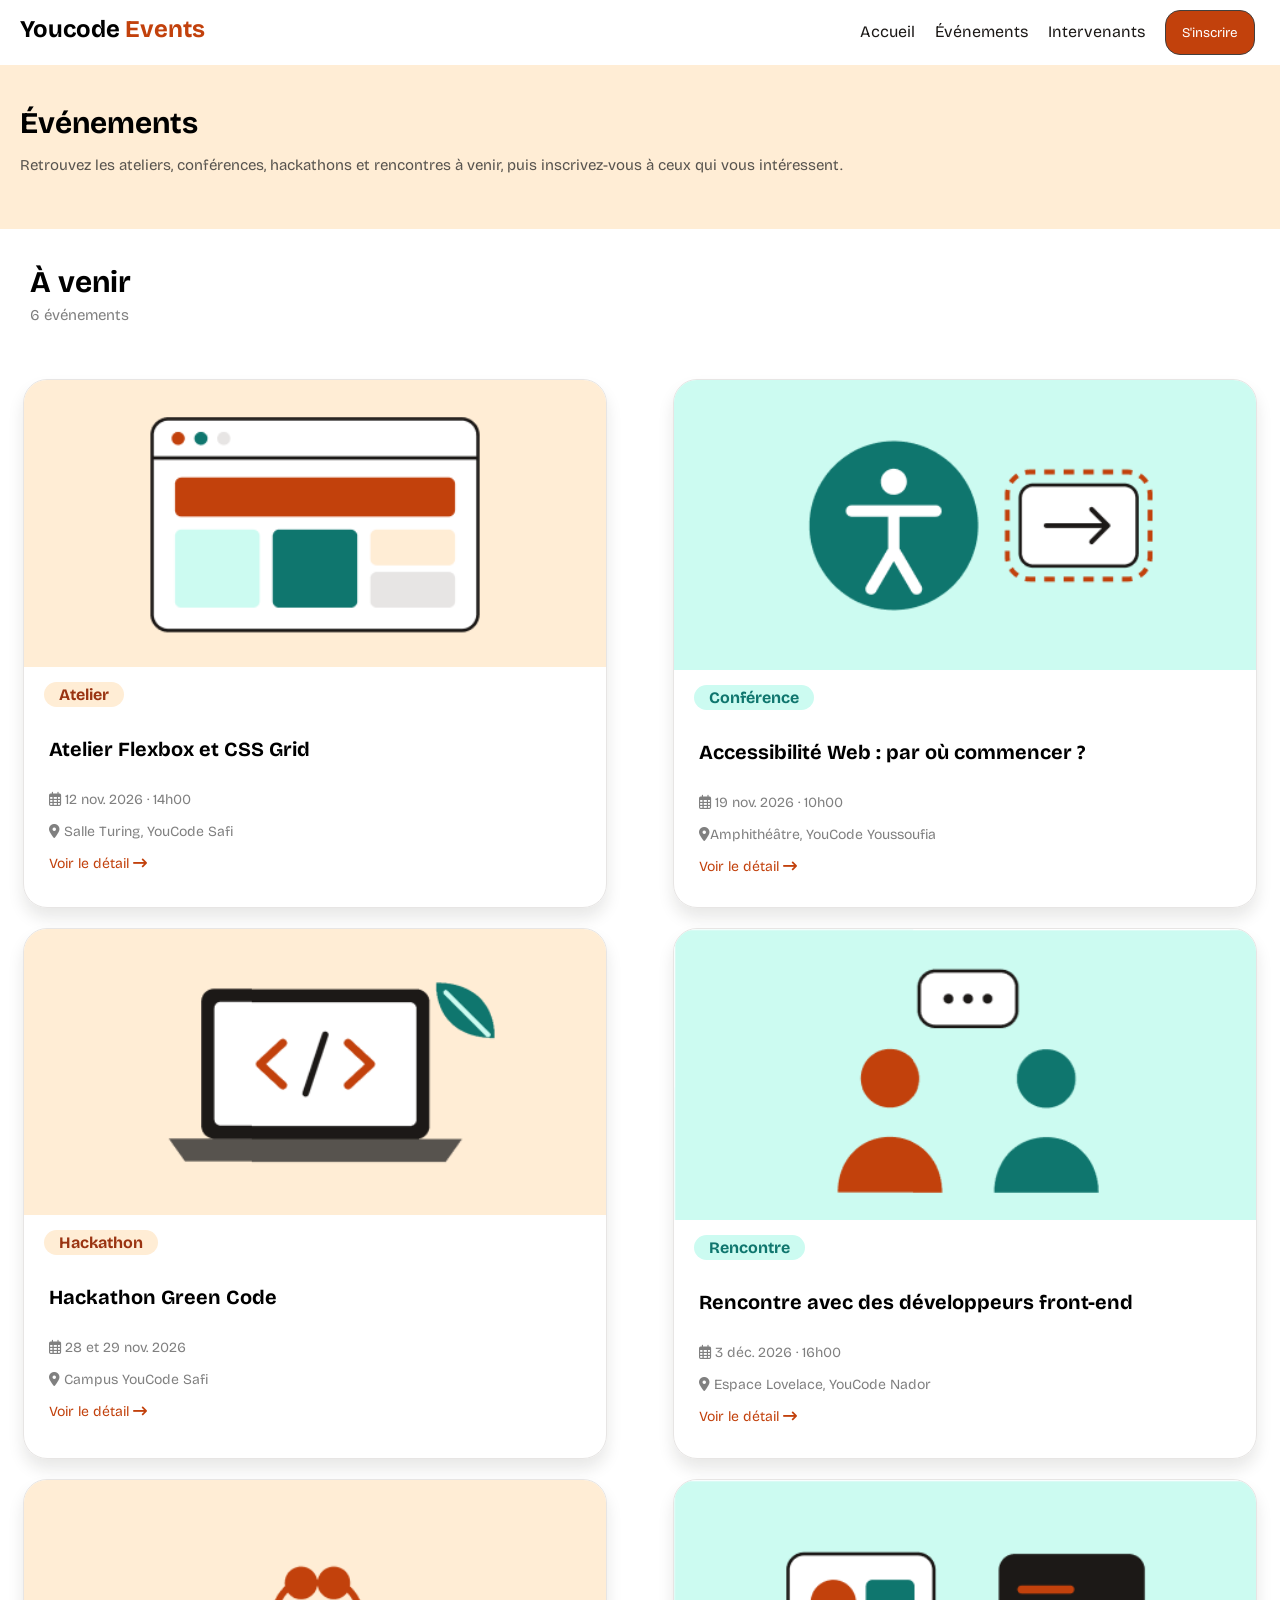
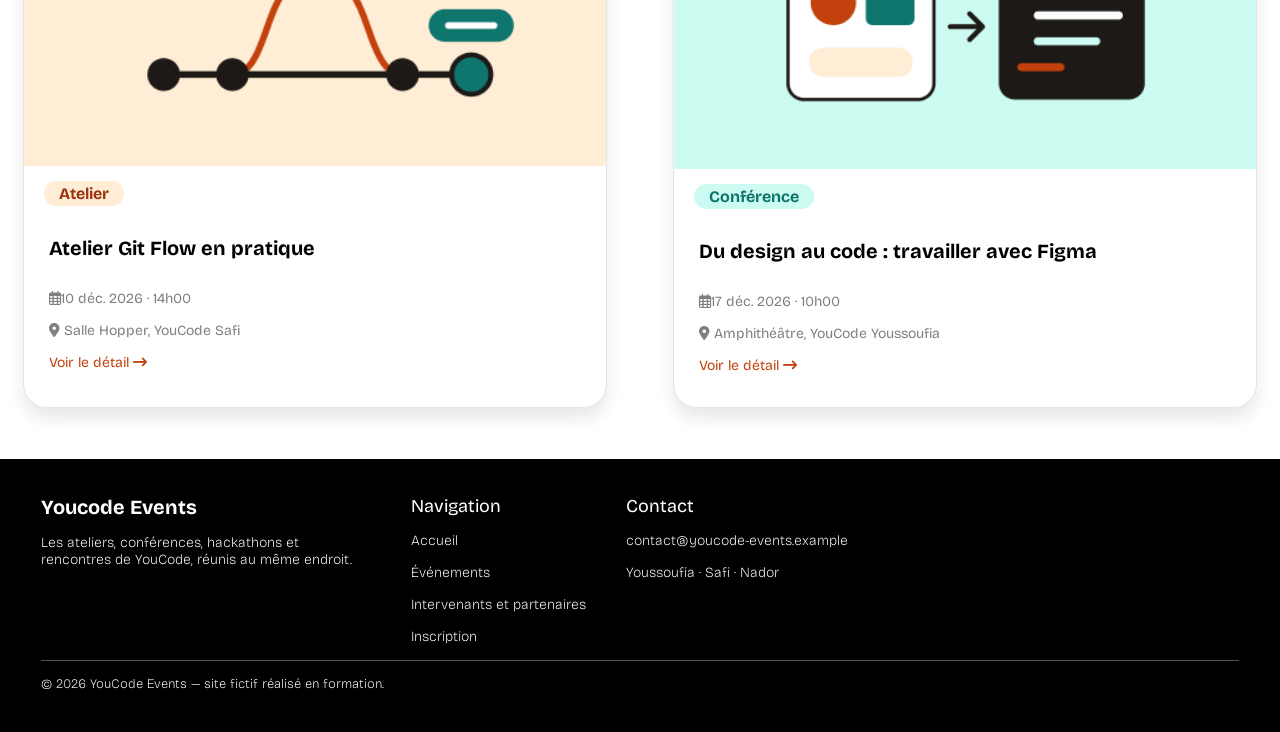
==== commit f5f29a91: "page d'inscription done" ====
--- a/evenements.html
+++ b/evenements.html
@@ -31,7 +31,7 @@
             <a href="index.html">Accueil</a>
             <a href="evenements.html">Événements</a>
             <a href="intervenants.html">Intervenants</a>
-            <a class="Sinscrire" href="inscription.html">S'inscrire</a>
+            <a href="inscription.html">S'inscrire</a>
           </div>
         </nav>
     <main>
--- a/css/style.css
+++ b/css/style.css
@@ -4,9 +4,9 @@
     padding: 0;
     font-family: "Bricolage Grotesque",sans-serif;
 }
-*, *::before, *::after {
+/* *, *::before, *::after {
     box-sizing: border-box;
-}
+} */
 .hero {
     background-color:#FFEDD5;
     padding: 40px 20px;
@@ -45,6 +45,7 @@
     border-style: none;
     color: #FFFFFF;
 }
+/**/
 .voir{
     background-color: #C2410C;
 }
@@ -52,7 +53,9 @@
     border:2px solid #C2410C;
     color:#C2410C;
     font-weight: bold;
-}
+    background-color: #FFFFFF;
+}
+/**/
 .pr-events{
     padding: 40px 20px;
 }
@@ -168,9 +171,6 @@
     margin-top: 15px;
 }
 
-
-
-/**/
 header{
     width: 100%;
     height: 65px;
@@ -189,55 +189,25 @@
     margin-top: 16px;
     margin-right: 10px;
 }
-/**/
 .links{
-    height: 200px;
     width: 150px;
     margin-left: 15px;
     margin-top: 15px;
-    padding-top: 15px;
+    padding-bottom: 15px;
 }
 .links > a{
+    display: block;
     line-height: 35px;
     text-decoration: none;
     color: #1C1917;
     font-size: 16px;
 }
-button{
-        background-color: #C2410C;
-        border: 1px solid #423f3d;
-        border-radius: 15px;
-        margin-top: 10px;
-        height: 45px;
-        width: 70px;
-        margin-right: 25px;
-    }
-button > a{
-        text-decoration: none;
-        color: #FFFFFF;
-}
-/**/
 main .Hero-section {
     background-color: #FFEDD5;
     padding: 30px 15px;   
 }
 .desktop-menu{
     display:none;
-}
-/* header {
-}
-nav {
-    display: flex;
-    justify-content: space-between;
-    flex-wrap: wrap;
-    align-items: center;
-    height: 65px;
-}
-.menu {
-} */
-/**/
-main .Hero-section {
-    background-color: #FFEDD5;
 }
 main .heading {
     font-size: 30px;
@@ -436,7 +406,6 @@
     grid-template-columns:repeat(auto-fill,minmax(140px,1fr));
     column-gap: 10px;
 }
-/**/
 .navigation {
     display: flex;
     justify-content: space-between;
@@ -457,119 +426,118 @@
 }
 .inscription {
     background-color: #FFEDD5;
-    padding: 1%;
-    padding-bottom:8%;
+    padding: 35px 15px;
 }
 .first_pragraph{
-    margin-left: 4%;
     font-size: 32px;
 }
 .reservez {
-        font-weight: 400;
+    font-weight: 400;
     font-size: 18px;
-        color: #57534E
+    color: #57534E;
+    margin-top: 10px;
 }
 .informations {
-        font-size: 29px;
+    font-size: 29px;
     font-weight: 700;
+    margin-bottom: 6px;
 }
 .champs {
     font-size: 13px;
-        margin-bottom: 8%;
-    margin-top: -10%;
-    color: #57534E;
+    color: #57534E;
+    margin-bottom: 15px;
 }
 form label:not(.radio-option):not(.check-option){
     display: block;
-    margin-bottom: 2%;
+    margin-top: 14px;
+    margin-bottom: 6px;
     font-size: 14px;
     font-weight: 600;
-        margin-top: 10%;
 }
  [type="text"],
  [type="email"],
  [type="tel"] {
     width: 100%;
-    padding: 14px 16px;
+    padding: 12px 14px;
     border: 1px solid #78716C;
     border-radius: 8px;
     outline: none;
+    box-sizing: border-box;
 }
 .select {
-        width: 100%;
-    padding: 14px 16px;
-    border: 1px solid #D6D3D1;
+    width: 100%;
+    padding: 12px 14px;
+    border: 1px solid #78716C;
     border-radius: 8px;
-    border-color: #78716C;
+    outline: none;
+    box-sizing: border-box;
 }
 .login_info{
-    margin-inline: 3%;
-    border: 1px solid gray;
-    margin-top: 13%;
-    border-radius: 24px;
-}
-.forma {
-    margin-inline: 5%;
+    margin: 30px 15px;
+    padding: 28px 20px;
+    border: 1px solid #E7E5E4;
+    border-radius: 20px;
+    box-sizing: border-box;
 }
 .niveau {
     display: flex;
-        flex-wrap: wrap;
-    gap: 25px;
+    flex-wrap: wrap;
+    gap: 20px;
 }
 .state {
     font-size: 14px;
     font-weight: 600;
+    margin-top: 18px;
+    margin-bottom: 10px;
 }
 .radio-option {
     display: flex;
-
-        align-items: center;
+    align-items: center;
     gap: 8px;
-        font-size: 16px;
     font-weight: 400;
 }
 .radio-option input[type="radio"] {
-    width: 20px;
-    height: 20px;
-    accent-color: brown;
+    width: 18px;
+    height: 18px;
+    accent-color: #C2410C;
 } 
 .facultatif {
-        font-size: 14px;
+    font-size: 14px;
     font-weight: 600;
+    margin-top: 18px;
+    margin-bottom: 6px;
 }
 form textarea {
-    padding: 4%;
     width: 100%;
-        border: 1px solid;
+    padding: 12px 14px;
+    font-size: 15px;
     border-radius: 8px;
-}
+    box-sizing: border-box;
+}
+
 .check-option input[type="checkbox"] {
-        width: 40px;
-    height: 24px;
-     accent-color: brown;
+    width: 18px;
+    height: 18px;
+    accent-color: #C2410C;
 }
 .check-option {
     display: flex;
-    align-items: center;
-     align-items: flex-start
-}
-.check {
-    color: #1C1917;
-    font-size: 15px;
-        margin-left: 6px;
-    margin-top: 6px;
-}
+    align-items: flex;
+    gap: 10px;
+    margin-top: 16px;
+}
+
 .send {
     background-color: #C2410C;
     width: 100%;
     height: 48px;
-    margin-top: 8%;
+    margin-top: 24px;
+    margin-bottom: 15px;
     border-radius: 8px;
-    margin-bottom: 10%;
-    color: white;
+    color:#FFFFFF;
     font-size: 16px;
-    font-weight: 500;
     border: none;
+
 }
 .footer-2 {
     background-color: #1C1917;
--- a/css/responsive.css
+++ b/css/responsive.css
@@ -1,5 +1,4 @@
 @media (min-width: 768px) {
-    /**/
     .desktop-menu{
         display:flex;
         gap:20px;
@@ -21,13 +20,24 @@
         color:#C2410C;
         border-bottom: 1px solid #C2410C;
     }
-    .button{
-        margin-top:100px;
+    .desktop-menu button{
+        background-color: #C2410C;
+        border: 1px solid #423f3d;
+        border-radius: 15px;
+        margin-top: 10px;
+        height: 45px;
+        padding: 0 16px;
+        width: auto;
+        margin-right: 25px;
+        cursor: pointer;
+    }
+    .desktop-menu button > a{
+        text-decoration: none;
+        color: #FFFFFF;
     }
     .mobile-menu{
         display: none;
     }
-    /**/
     .img-ag{
         padding: 80px 250px;
     }
@@ -82,6 +92,12 @@
     .ctg{
         gap:35px;
     }
+    .categorie{
+        width: 300px;
+    }
+    .explorer{
+        margin: 35px 0px;
+    }
     .prfl-grid{
         display: grid;
         grid-template-columns:repeat(2,1fr);
@@ -98,36 +114,6 @@
          margin-left: 3%;
          margin: 35px 30px;
     }
-    /**/
-    /* .big-title {
-        margin-left: 25px;
-        font-size: 20px;
-    }
-    .hero-paragraph {
-        font-size: 15px;
-    }
-    .desktop-menu {
-        display: flex;
-        list-style: none;
-       gap: 24px;
-       align-items: center;
-       margin-right: 25px;
-    }
-    .desktop-menu a{
-        text-decoration: none;
-        color: black;
-    }
-    .Sinscrire {
-        background-color: #C2410C;
-        padding: 10px;
-        border-radius: 5px;
-        color: white;
-     }
-    .desktop-menu a:hover {
-        color: #C2410C;
-        border-bottom: 1px solid #C2410C;
-    } */
-    /**/
     footer .footer-p {
         display: flex;
         gap:10px;
@@ -185,50 +171,32 @@
     .part{
     padding :25px 15px;
     }
-
-    /**/
+    
+    .inscription {
+        padding: 45px 20px;
+    }
     .first_pragraph {
-        margin-left: 3%;
-        font-size: 40px;
-        font-weight: 700;
+        font-size: 38px;
     }
     .reservez{
         font-size: 18px;
-        font-weight: 400;
-        margin-top: -2%;
-
-    }
-
-    .champs {
-        margin-bottom: 0%;
-        margin-top: -3%;
-
+    }
+    .login_info {
+        padding: 36px 32px;
     }
     .four-colum{
         display: grid;
         grid-template-columns: 1fr 1fr;
-        gap: 4%;
-    }
-    .check-option input[type="checkbox"] {
-        height: 26px;
-        margin-top: 3%;
-        width: 4%;
+        gap: 35px;
+    }
 
-    }
-    .check {
-        margin-top: 3%;
-        margin-left: 1%;
-    }
     .send {
-        width: 36%;
-        margin-top: 4%;
-        margin-bottom: 5%;
+        width:240px;
     }
 }
 
 
 @media (min-width: 1440px) {
-    /**/
     .hamburger{
     display: none;
     }
@@ -241,7 +209,6 @@
     header>h2{
         margin-left: 70px;
     }
-    /**/
     .hero {
         display: flex;
         justify-content: space-around;
@@ -341,11 +308,6 @@
         grid-column: 1 / -1;
         font-size: 16px;  
     }
-    /**/
-    /* nav .menu {
-        display: none;
-    } */
-    /**/
     .prfl-grid{
         display: grid;
         grid-template-columns:repeat(3,1fr);
@@ -361,19 +323,11 @@
     .Hero-section-two > p{
         width: 700px;
     }
-    /**/
     .login_info{
-        max-width: 768px;
-        margin-inline: 22%;
-        margin-top: 5%;
-    }
-
+        max-width: 780px;
+        margin: 50px 350px;
+    }
     .inscription {
-        padding: 1%;
-        padding-bottom: 4%;
-    }
-    .first_pragraph {
-        margin-left: 8%;
-    }
-
-}+        padding: 50px 70px;
+    }
+}
